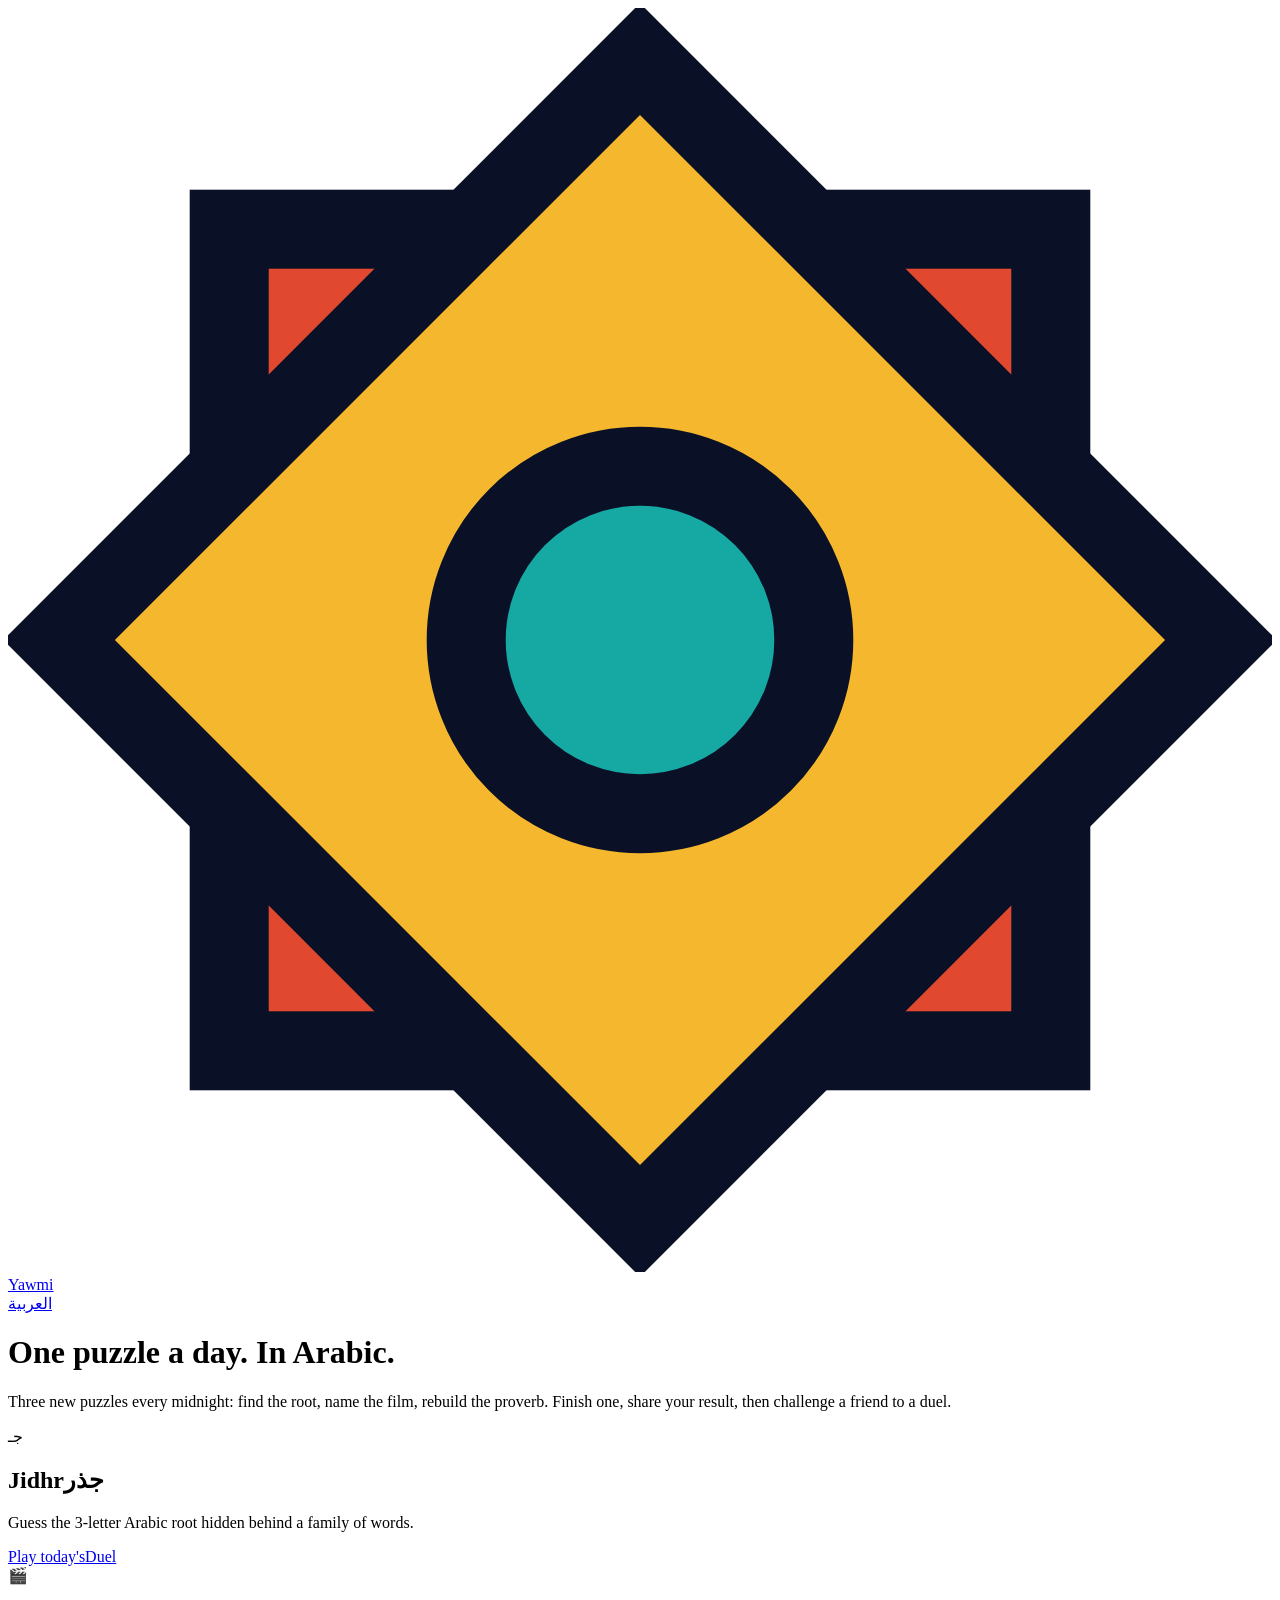
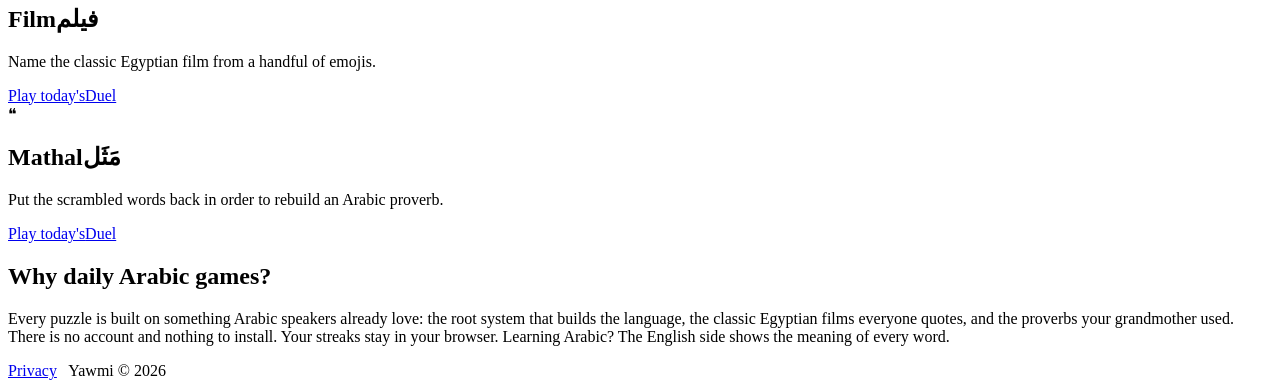
==== site/index.html @ ff3f16ca "Add initial HTML structure for Yawmi game" ====
<!doctype html><html lang="en" dir="ltr"><head><meta charset="utf-8"><meta name="viewport" content="width=device-width,initial-scale=1"><meta name="theme-color" content="#0F1B3D"><title>Yawmi: Daily Arabic games: roots, films, proverbs</title><meta name="description" content="Three new Arabic puzzles every day: guess the root, name the Egyptian film from emojis, rebuild the proverb. Share your result and challenge a friend."><meta property="og:title" content="Yawmi: Daily Arabic games: roots, films, proverbs"><meta property="og:description" content="Three new Arabic puzzles every day: guess the root, name the Egyptian film from emojis, rebuild the proverb. Share your result and challenge a friend."><meta property="og:type" content="website"><link rel="preconnect" href="https://fonts.googleapis.com"><link rel="preconnect" href="https://fonts.gstatic.com" crossorigin><link rel="stylesheet" href="https://fonts.googleapis.com/css2?family=Cairo:wght@400;700;900&family=Lalezar&display=swap"><link rel="stylesheet" href="/assets/yawmi.css?v=3df92243"></head><body data-page="hub"><div class="bunting" role="presentation"></div><div class="wrap"><header class="top"><a class="brand" href="/"><svg viewBox="0 0 40 40" aria-hidden="true"><rect x="7" y="7" width="26" height="26" fill="#E0482F" stroke="#0A1026" stroke-width="2.5"/><rect x="7" y="7" width="26" height="26" fill="#F5B72E" stroke="#0A1026" stroke-width="2.5" transform="rotate(45 20 20)"/><circle cx="20" cy="20" r="5.5" fill="#16A9A4" stroke="#0A1026" stroke-width="2.5"/></svg><span>Yawmi</span></a><nav><a class="pill" href="/ar/" hreflang="ar">العربية</a></nav></header><main><h1>One puzzle a day. In Arabic.</h1><p class="lead">Three new puzzles every midnight: find the root, name the film, rebuild the proverb. Finish one, share your result, then challenge a friend to a duel.</p><p class="today" id="today"></p><section class="tiles"><article class="tile c-red" data-game="jidhr"><div class="glyph" aria-hidden="true">جـ</div><h2>Jidhr<span lang="ar">جذر</span></h2><p>Guess the 3-letter Arabic root hidden behind a family of words.</p><p class="stat" data-stat></p><div class="acts"><a class="btn" href="/jidhr/">Play today's</a><a class="btn ghost" href="/jidhr/?mode=duel">Duel</a></div></article><article class="tile c-teal" data-game="film"><div class="glyph" aria-hidden="true">🎬</div><h2>Film<span lang="ar">فيلم</span></h2><p>Name the classic Egyptian film from a handful of emojis.</p><p class="stat" data-stat></p><div class="acts"><a class="btn" href="/film/">Play today's</a><a class="btn ghost" href="/film/?mode=duel">Duel</a></div></article><article class="tile c-gold" data-game="mathal"><div class="glyph" aria-hidden="true">❝</div><h2>Mathal<span lang="ar">مَثَل</span></h2><p>Put the scrambled words back in order to rebuild an Arabic proverb.</p><p class="stat" data-stat></p><div class="acts"><a class="btn" href="/mathal/">Play today's</a><a class="btn ghost" href="/mathal/?mode=duel">Duel</a></div></article></section><section class="about"><h2>Why daily Arabic games?</h2><p>Every puzzle is built on something Arabic speakers already love: the root system that builds the language, the classic Egyptian films everyone quotes, and the proverbs your grandmother used. There is no account and nothing to install. Your streaks stay in your browser. Learning Arabic? The English side shows the meaning of every word.</p></section></main><footer><a href="/privacy/">Privacy</a> &nbsp; Yawmi &copy; 2026</footer></div><script id="i18n" type="application/json">{"brand": "Yawmi", "share": "Share", "copy": "Copy", "save": "Save image", "copied": "Copied!", "daily": "Daily", "duel": "Duel", "puzzle": "Puzzle", "round": "Round", "score": "Score", "lowerBetter": "Lower is better", "next": "Next round", "finish": "See result", "nextIn": "Next puzzle in", "solvedIn": "Solved in {n}", "failed": "Out of tries", "missed": "missed", "notYet": "Not played yet", "today": "Today: {n} of {t} done", "start": "Start duel", "nick": "Your nickname", "nickPh": "Nickname (optional)", "friend": "A friend", "duelIntro": "{n} puzzles, the same for everyone who opens your link. Fewer tries wins. No account needed.", "challenged": "{name} scored {n}. Can you beat it?", "youBeat": "You beat {name}!", "tie": "A tie!", "theyWin": "{name} wins this one", "copyLink": "Copy challenge link", "played": "Played", "winPct": "Win rate", "streak": "Streak", "enter": "Enter", "del": "Delete", "guess": "Guess", "check": "Check", "clear": "Clear", "jidhr": {"hint": "Find the 3-letter root shared by these words. Roots read right to left.", "short": "Enter 3 letters"}, "film": {"ph": "Type a film title…", "none": "No match in our list", "hint": "Guess the Egyptian film from the emojis. Each wrong guess unlocks a clue.", "words": "Words in the title: {n}"}, "mathal": {"hint": "Meaning", "first": "First word", "how": "Tap the words in order to rebuild the proverb.", "left": "{n} of {m} words in the right place"}, "names": {"jidhr": {"en": "Jidhr", "ar": "جذر"}, "film": {"en": "Film", "ar": "فيلم"}, "mathal": {"en": "Mathal", "ar": "مَثَل"}}, "genres": {"com": "Comedy", "drama": "Drama", "action": "Action", "thriller": "Thriller", "bio": "Biography", "rom": "Romance", "war": "War", "hist": "Historical"}, "clue": {"words": "Title", "genre": "Genre", "decade": "Decade", "actor": "Lead", "letter": "Starts with", "year": "Year"}, "decades": {}, "launch": "2026-11-16"}</script><script src="/assets/data.js?v=fd97b2a8"></script><script src="/assets/yawmi.js?v=594a597b"></script></body></html>
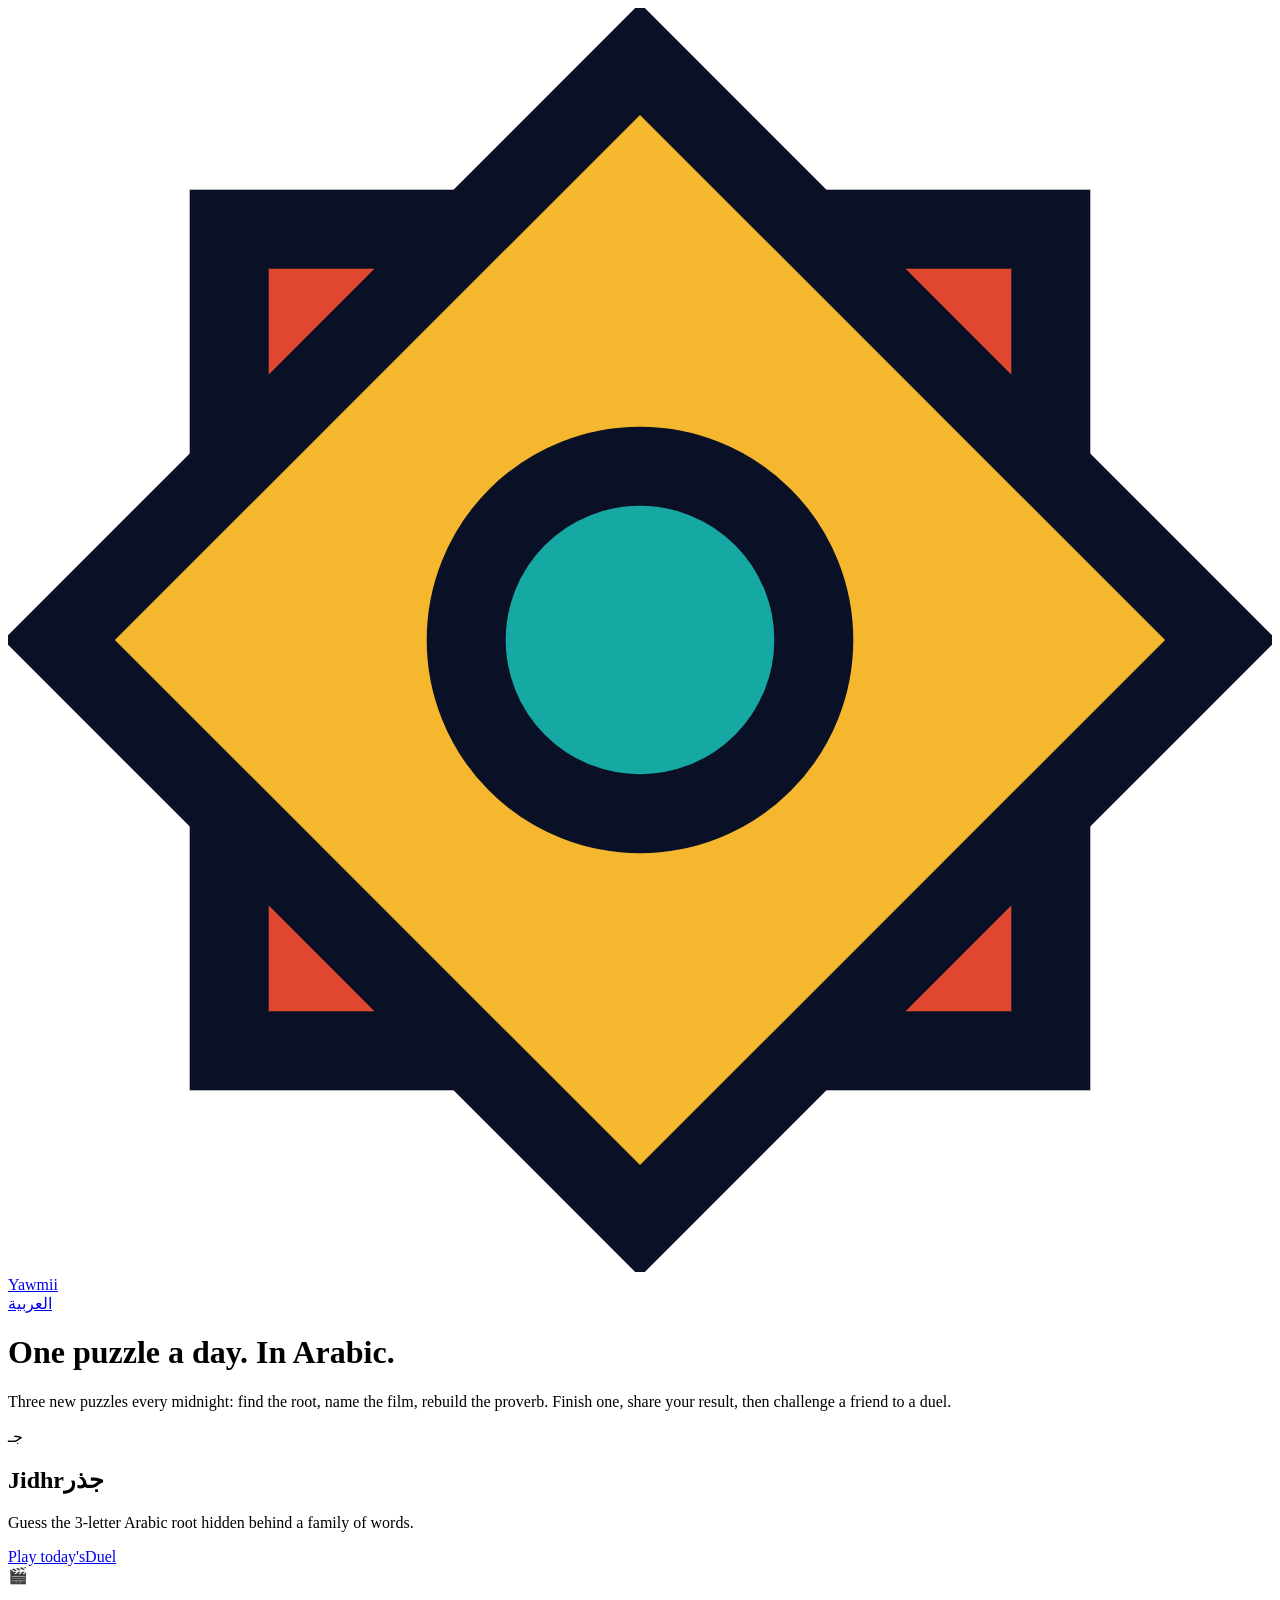
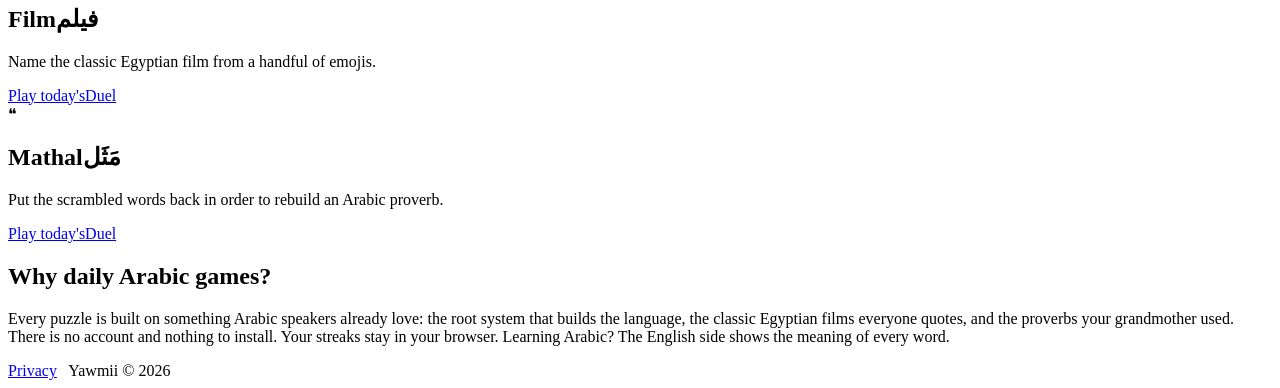
==== commit 4fce5ae7: "rebuild site" ====
--- a/site/index.html
+++ b/site/index.html
@@ -1 +1 @@
-<!doctype html><html lang="en" dir="ltr"><head><meta charset="utf-8"><meta name="viewport" content="width=device-width,initial-scale=1"><meta name="theme-color" content="#0F1B3D"><title>Yawmi: Daily Arabic games: roots, films, proverbs</title><meta name="description" content="Three new Arabic puzzles every day: guess the root, name the Egyptian film from emojis, rebuild the proverb. Share your result and challenge a friend."><meta property="og:title" content="Yawmi: Daily Arabic games: roots, films, proverbs"><meta property="og:description" content="Three new Arabic puzzles every day: guess the root, name the Egyptian film from emojis, rebuild the proverb. Share your result and challenge a friend."><meta property="og:type" content="website"><link rel="preconnect" href="https://fonts.googleapis.com"><link rel="preconnect" href="https://fonts.gstatic.com" crossorigin><link rel="stylesheet" href="https://fonts.googleapis.com/css2?family=Cairo:wght@400;700;900&family=Lalezar&display=swap"><link rel="stylesheet" href="/assets/yawmi.css?v=3df92243"></head><body data-page="hub"><div class="bunting" role="presentation"></div><div class="wrap"><header class="top"><a class="brand" href="/"><svg viewBox="0 0 40 40" aria-hidden="true"><rect x="7" y="7" width="26" height="26" fill="#E0482F" stroke="#0A1026" stroke-width="2.5"/><rect x="7" y="7" width="26" height="26" fill="#F5B72E" stroke="#0A1026" stroke-width="2.5" transform="rotate(45 20 20)"/><circle cx="20" cy="20" r="5.5" fill="#16A9A4" stroke="#0A1026" stroke-width="2.5"/></svg><span>Yawmi</span></a><nav><a class="pill" href="/ar/" hreflang="ar">العربية</a></nav></header><main><h1>One puzzle a day. In Arabic.</h1><p class="lead">Three new puzzles every midnight: find the root, name the film, rebuild the proverb. Finish one, share your result, then challenge a friend to a duel.</p><p class="today" id="today"></p><section class="tiles"><article class="tile c-red" data-game="jidhr"><div class="glyph" aria-hidden="true">جـ</div><h2>Jidhr<span lang="ar">جذر</span></h2><p>Guess the 3-letter Arabic root hidden behind a family of words.</p><p class="stat" data-stat></p><div class="acts"><a class="btn" href="/jidhr/">Play today's</a><a class="btn ghost" href="/jidhr/?mode=duel">Duel</a></div></article><article class="tile c-teal" data-game="film"><div class="glyph" aria-hidden="true">🎬</div><h2>Film<span lang="ar">فيلم</span></h2><p>Name the classic Egyptian film from a handful of emojis.</p><p class="stat" data-stat></p><div class="acts"><a class="btn" href="/film/">Play today's</a><a class="btn ghost" href="/film/?mode=duel">Duel</a></div></article><article class="tile c-gold" data-game="mathal"><div class="glyph" aria-hidden="true">❝</div><h2>Mathal<span lang="ar">مَثَل</span></h2><p>Put the scrambled words back in order to rebuild an Arabic proverb.</p><p class="stat" data-stat></p><div class="acts"><a class="btn" href="/mathal/">Play today's</a><a class="btn ghost" href="/mathal/?mode=duel">Duel</a></div></article></section><section class="about"><h2>Why daily Arabic games?</h2><p>Every puzzle is built on something Arabic speakers already love: the root system that builds the language, the classic Egyptian films everyone quotes, and the proverbs your grandmother used. There is no account and nothing to install. Your streaks stay in your browser. Learning Arabic? The English side shows the meaning of every word.</p></section></main><footer><a href="/privacy/">Privacy</a> &nbsp; Yawmi &copy; 2026</footer></div><script id="i18n" type="application/json">{"brand": "Yawmi", "share": "Share", "copy": "Copy", "save": "Save image", "copied": "Copied!", "daily": "Daily", "duel": "Duel", "puzzle": "Puzzle", "round": "Round", "score": "Score", "lowerBetter": "Lower is better", "next": "Next round", "finish": "See result", "nextIn": "Next puzzle in", "solvedIn": "Solved in {n}", "failed": "Out of tries", "missed": "missed", "notYet": "Not played yet", "today": "Today: {n} of {t} done", "start": "Start duel", "nick": "Your nickname", "nickPh": "Nickname (optional)", "friend": "A friend", "duelIntro": "{n} puzzles, the same for everyone who opens your link. Fewer tries wins. No account needed.", "challenged": "{name} scored {n}. Can you beat it?", "youBeat": "You beat {name}!", "tie": "A tie!", "theyWin": "{name} wins this one", "copyLink": "Copy challenge link", "played": "Played", "winPct": "Win rate", "streak": "Streak", "enter": "Enter", "del": "Delete", "guess": "Guess", "check": "Check", "clear": "Clear", "jidhr": {"hint": "Find the 3-letter root shared by these words. Roots read right to left.", "short": "Enter 3 letters"}, "film": {"ph": "Type a film title…", "none": "No match in our list", "hint": "Guess the Egyptian film from the emojis. Each wrong guess unlocks a clue.", "words": "Words in the title: {n}"}, "mathal": {"hint": "Meaning", "first": "First word", "how": "Tap the words in order to rebuild the proverb.", "left": "{n} of {m} words in the right place"}, "names": {"jidhr": {"en": "Jidhr", "ar": "جذر"}, "film": {"en": "Film", "ar": "فيلم"}, "mathal": {"en": "Mathal", "ar": "مَثَل"}}, "genres": {"com": "Comedy", "drama": "Drama", "action": "Action", "thriller": "Thriller", "bio": "Biography", "rom": "Romance", "war": "War", "hist": "Historical"}, "clue": {"words": "Title", "genre": "Genre", "decade": "Decade", "actor": "Lead", "letter": "Starts with", "year": "Year"}, "decades": {}, "launch": "2026-11-16"}</script><script src="/assets/data.js?v=fd97b2a8"></script><script src="/assets/yawmi.js?v=594a597b"></script></body></html>
+<!doctype html><html lang="en" dir="ltr"><head><meta charset="utf-8"><meta name="viewport" content="width=device-width,initial-scale=1"><meta name="theme-color" content="#0F1B3D"><title>Yawmii: Daily Arabic games: roots, films, proverbs</title><meta name="description" content="Three new Arabic puzzles every day: guess the root, name the Egyptian film from emojis, rebuild the proverb. Share your result and challenge a friend."><link rel="canonical" href="https://play.yawmii.workers.dev/"><link rel="alternate" hreflang="en" href="https://play.yawmii.workers.dev/"><link rel="alternate" hreflang="ar" href="https://play.yawmii.workers.dev/ar/"><meta property="og:title" content="Yawmii: Daily Arabic games: roots, films, proverbs"><meta property="og:description" content="Three new Arabic puzzles every day: guess the root, name the Egyptian film from emojis, rebuild the proverb. Share your result and challenge a friend."><meta property="og:type" content="website"><link rel="preconnect" href="https://fonts.googleapis.com"><link rel="preconnect" href="https://fonts.gstatic.com" crossorigin><link rel="stylesheet" href="https://fonts.googleapis.com/css2?family=Cairo:wght@400;700;900&family=Lalezar&display=swap"><link rel="stylesheet" href="/assets/yawmi.css?v=3df92243"></head><body data-page="hub"><div class="bunting" role="presentation"></div><div class="wrap"><header class="top"><a class="brand" href="/"><svg viewBox="0 0 40 40" aria-hidden="true"><rect x="7" y="7" width="26" height="26" fill="#E0482F" stroke="#0A1026" stroke-width="2.5"/><rect x="7" y="7" width="26" height="26" fill="#F5B72E" stroke="#0A1026" stroke-width="2.5" transform="rotate(45 20 20)"/><circle cx="20" cy="20" r="5.5" fill="#16A9A4" stroke="#0A1026" stroke-width="2.5"/></svg><span>Yawmii</span></a><nav><a class="pill" href="/ar/" hreflang="ar">العربية</a></nav></header><main><h1>One puzzle a day. In Arabic.</h1><p class="lead">Three new puzzles every midnight: find the root, name the film, rebuild the proverb. Finish one, share your result, then challenge a friend to a duel.</p><p class="today" id="today"></p><section class="tiles"><article class="tile c-red" data-game="jidhr"><div class="glyph" aria-hidden="true">جـ</div><h2>Jidhr<span lang="ar">جذر</span></h2><p>Guess the 3-letter Arabic root hidden behind a family of words.</p><p class="stat" data-stat></p><div class="acts"><a class="btn" href="/jidhr/">Play today's</a><a class="btn ghost" href="/jidhr/?mode=duel">Duel</a></div></article><article class="tile c-teal" data-game="film"><div class="glyph" aria-hidden="true">🎬</div><h2>Film<span lang="ar">فيلم</span></h2><p>Name the classic Egyptian film from a handful of emojis.</p><p class="stat" data-stat></p><div class="acts"><a class="btn" href="/film/">Play today's</a><a class="btn ghost" href="/film/?mode=duel">Duel</a></div></article><article class="tile c-gold" data-game="mathal"><div class="glyph" aria-hidden="true">❝</div><h2>Mathal<span lang="ar">مَثَل</span></h2><p>Put the scrambled words back in order to rebuild an Arabic proverb.</p><p class="stat" data-stat></p><div class="acts"><a class="btn" href="/mathal/">Play today's</a><a class="btn ghost" href="/mathal/?mode=duel">Duel</a></div></article></section><section class="about"><h2>Why daily Arabic games?</h2><p>Every puzzle is built on something Arabic speakers already love: the root system that builds the language, the classic Egyptian films everyone quotes, and the proverbs your grandmother used. There is no account and nothing to install. Your streaks stay in your browser. Learning Arabic? The English side shows the meaning of every word.</p></section></main><footer><a href="/privacy/">Privacy</a> &nbsp; Yawmii &copy; 2026</footer></div><script id="i18n" type="application/json">{"brand": "Yawmii", "share": "Share", "copy": "Copy", "save": "Save image", "copied": "Copied!", "daily": "Daily", "duel": "Duel", "puzzle": "Puzzle", "round": "Round", "score": "Score", "lowerBetter": "Lower is better", "next": "Next round", "finish": "See result", "nextIn": "Next puzzle in", "solvedIn": "Solved in {n}", "failed": "Out of tries", "missed": "missed", "notYet": "Not played yet", "today": "Today: {n} of {t} done", "start": "Start duel", "nick": "Your nickname", "nickPh": "Nickname (optional)", "friend": "A friend", "duelIntro": "{n} puzzles, the same for everyone who opens your link. Fewer tries wins. No account needed.", "challenged": "{name} scored {n}. Can you beat it?", "youBeat": "You beat {name}!", "tie": "A tie!", "theyWin": "{name} wins this one", "copyLink": "Copy challenge link", "played": "Played", "winPct": "Win rate", "streak": "Streak", "enter": "Enter", "del": "Delete", "guess": "Guess", "check": "Check", "clear": "Clear", "jidhr": {"hint": "Find the 3-letter root shared by these words. Roots read right to left.", "short": "Enter 3 letters"}, "film": {"ph": "Type a film title…", "none": "No match in our list", "hint": "Guess the Egyptian film from the emojis. Each wrong guess unlocks a clue.", "words": "Words in the title: {n}"}, "mathal": {"hint": "Meaning", "first": "First word", "how": "Tap the words in order to rebuild the proverb.", "left": "{n} of {m} words in the right place"}, "names": {"jidhr": {"en": "Jidhr", "ar": "جذر"}, "film": {"en": "Film", "ar": "فيلم"}, "mathal": {"en": "Mathal", "ar": "مَثَل"}}, "genres": {"com": "Comedy", "drama": "Drama", "action": "Action", "thriller": "Thriller", "bio": "Biography", "rom": "Romance", "war": "War", "hist": "Historical"}, "clue": {"words": "Title", "genre": "Genre", "decade": "Decade", "actor": "Lead", "letter": "Starts with", "year": "Year"}, "decades": {}, "launch": "2026-11-17"}</script><script src="/assets/data.js?v=fd97b2a8"></script><script src="/assets/yawmi.js?v=594a597b"></script></body></html>
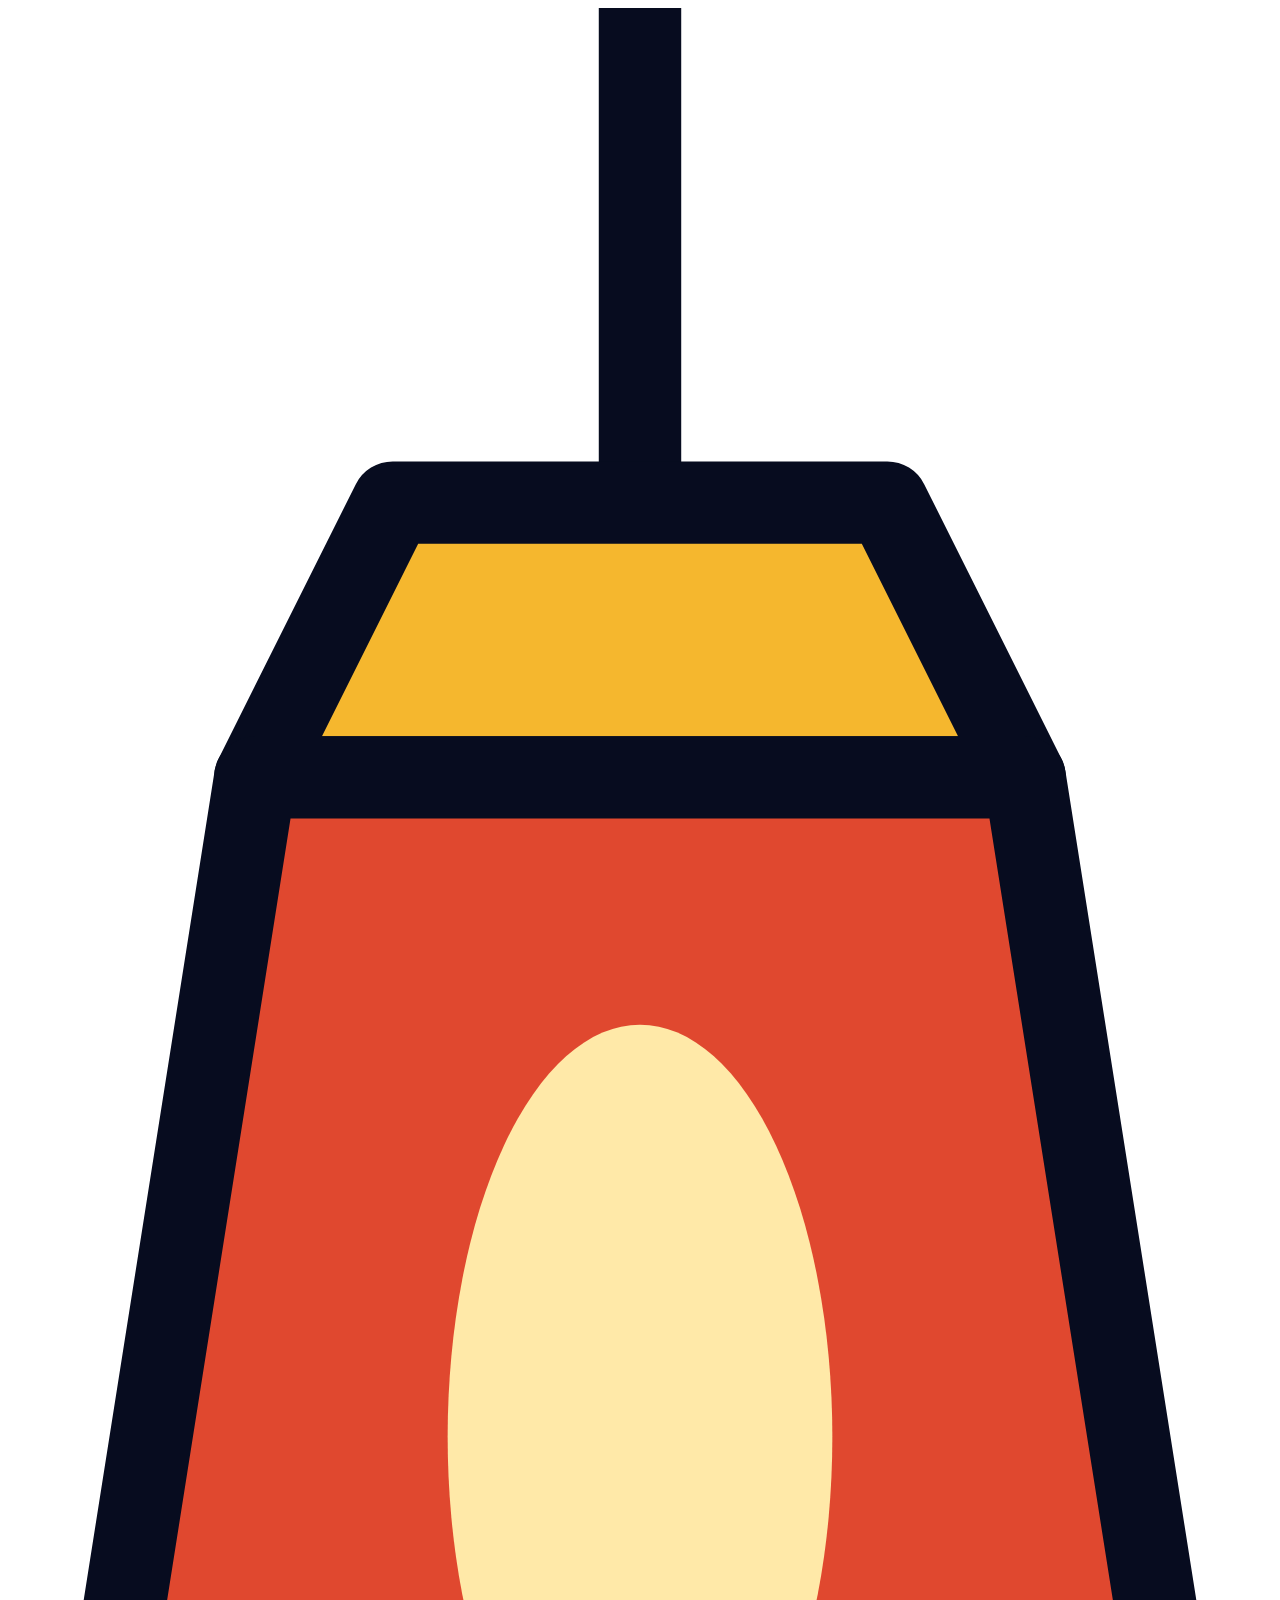
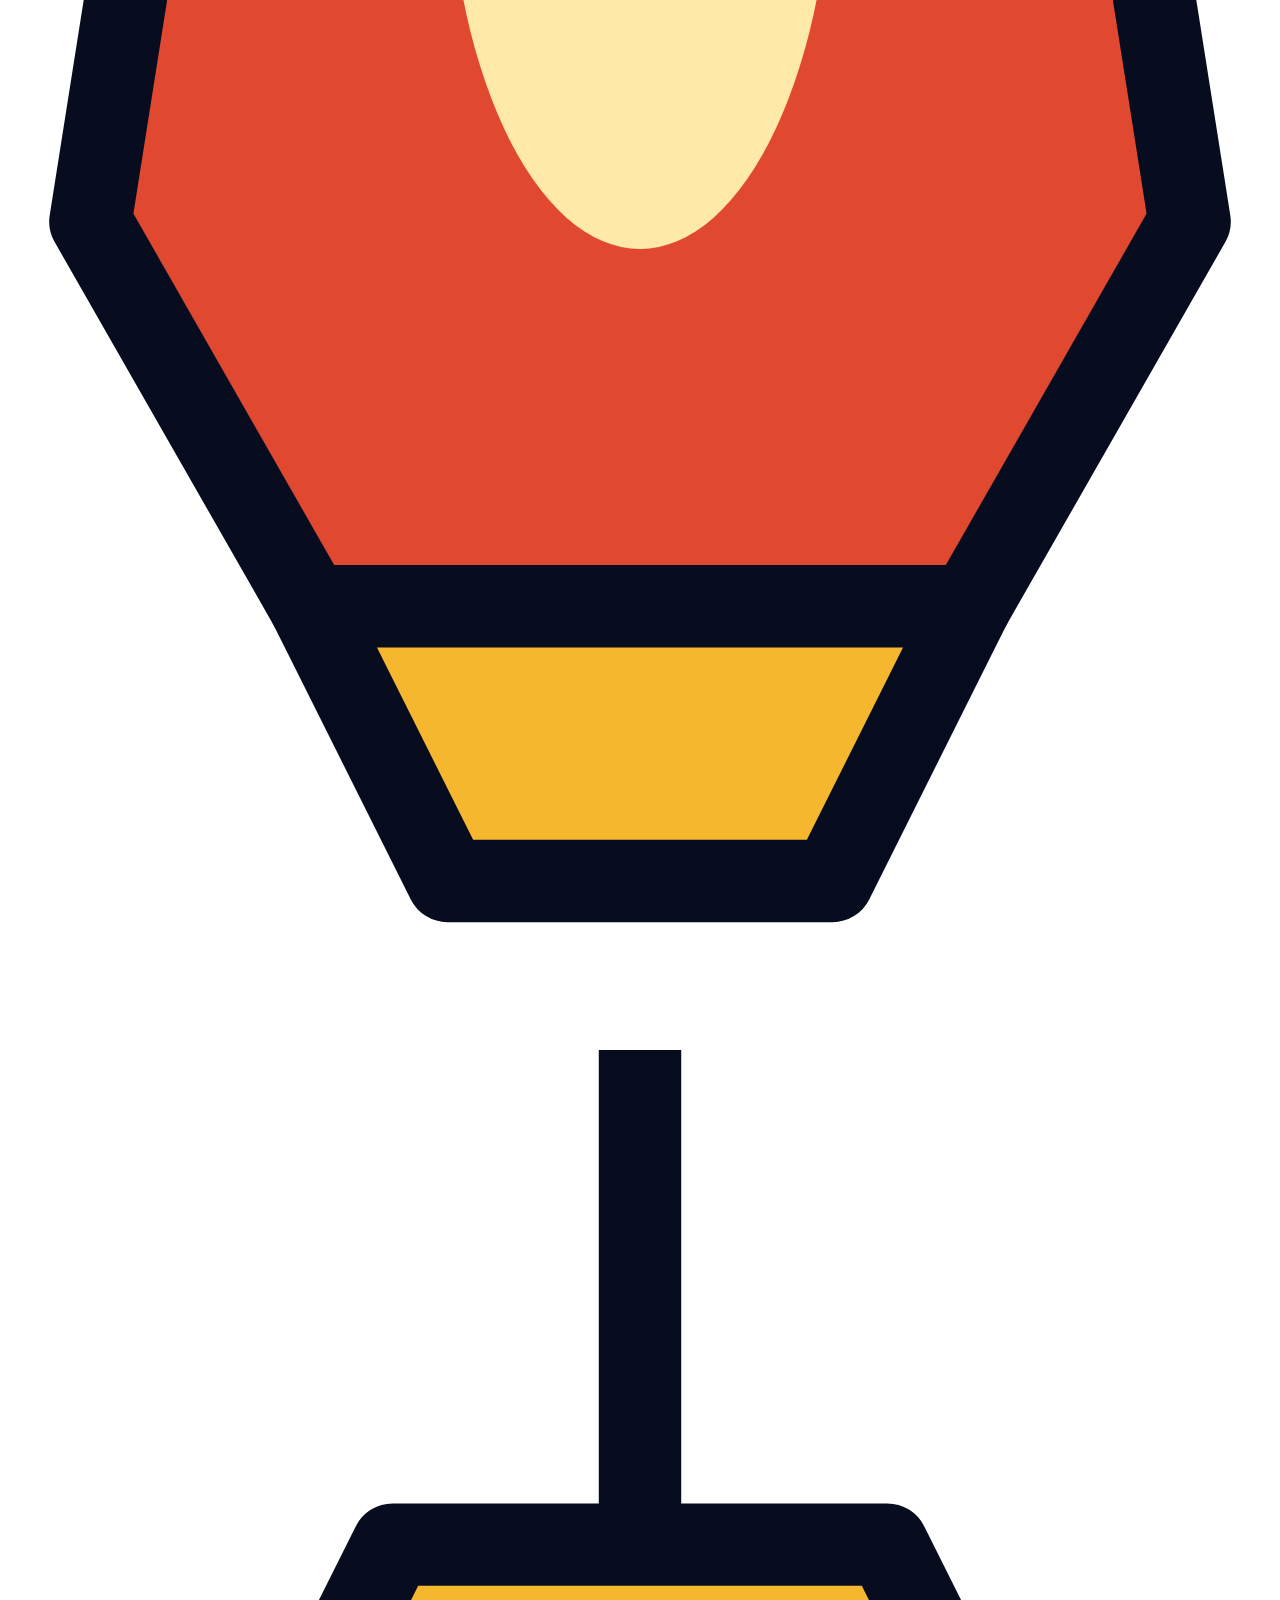
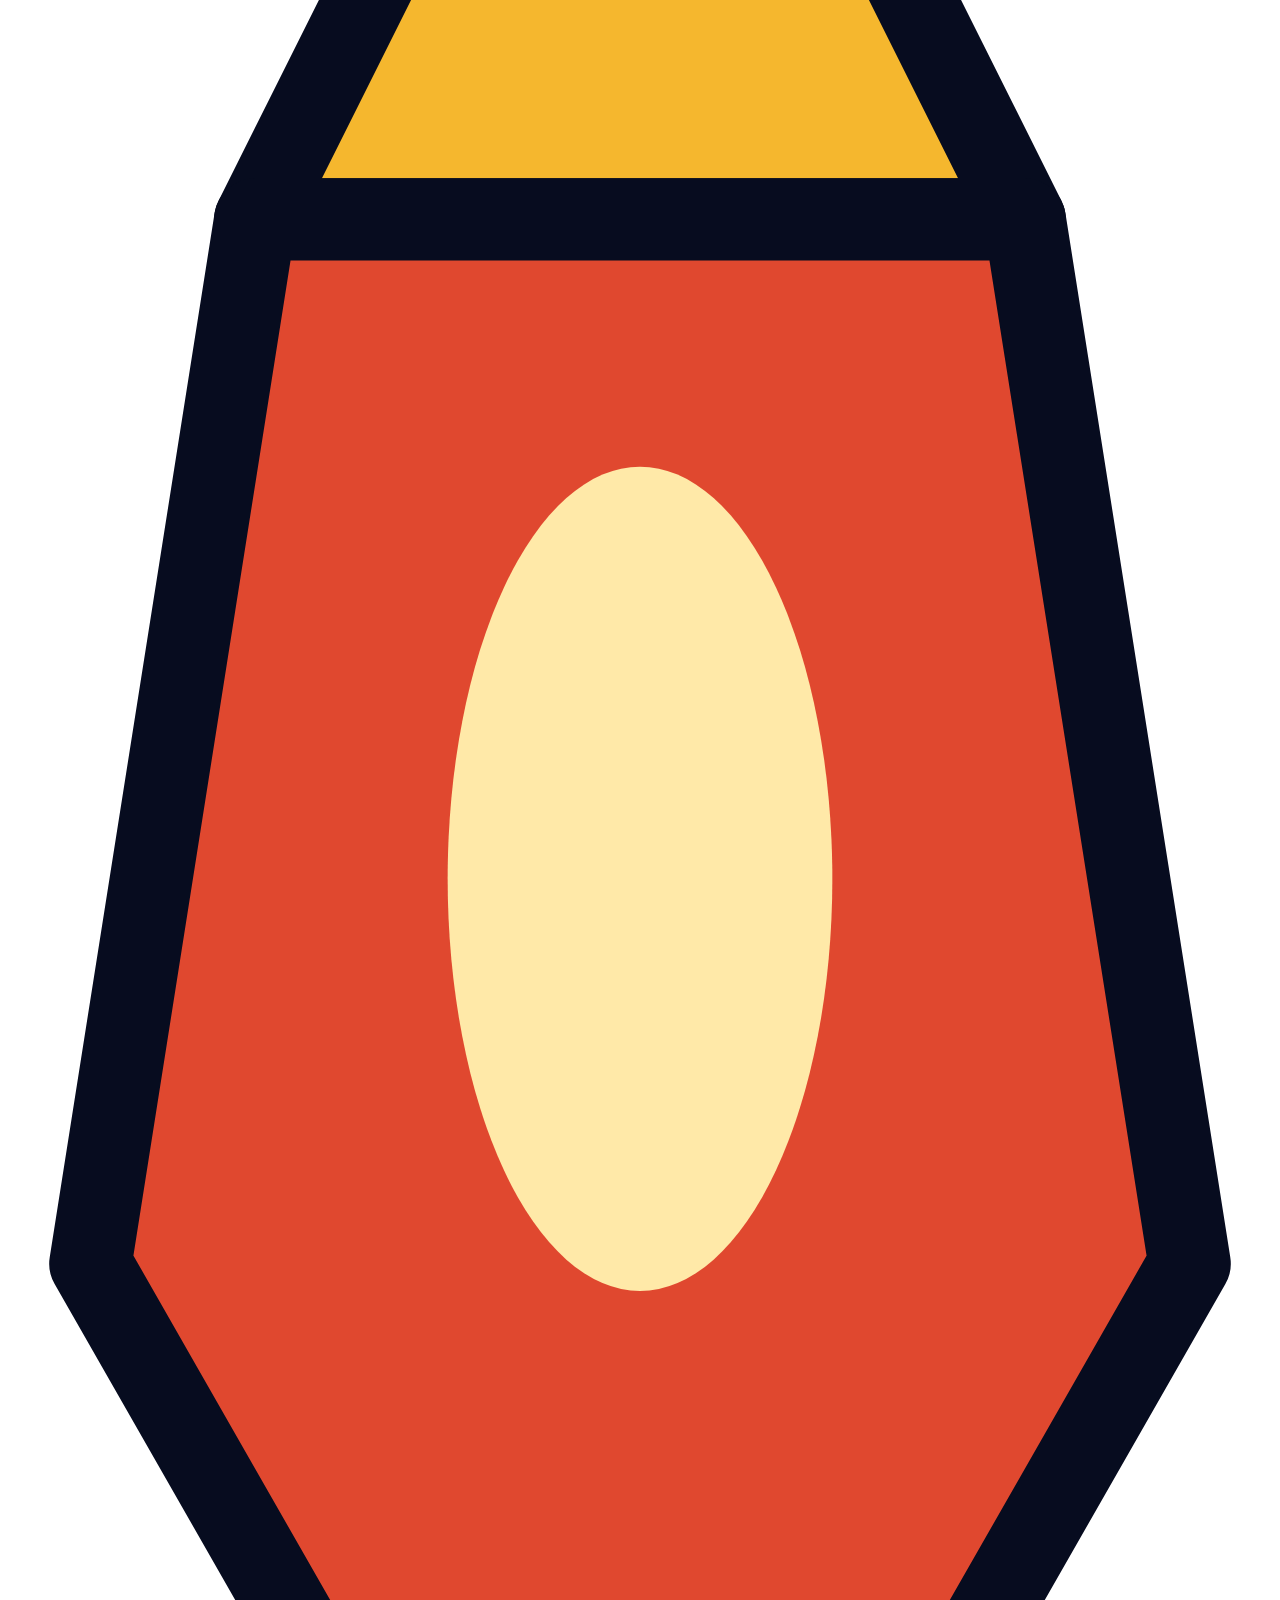
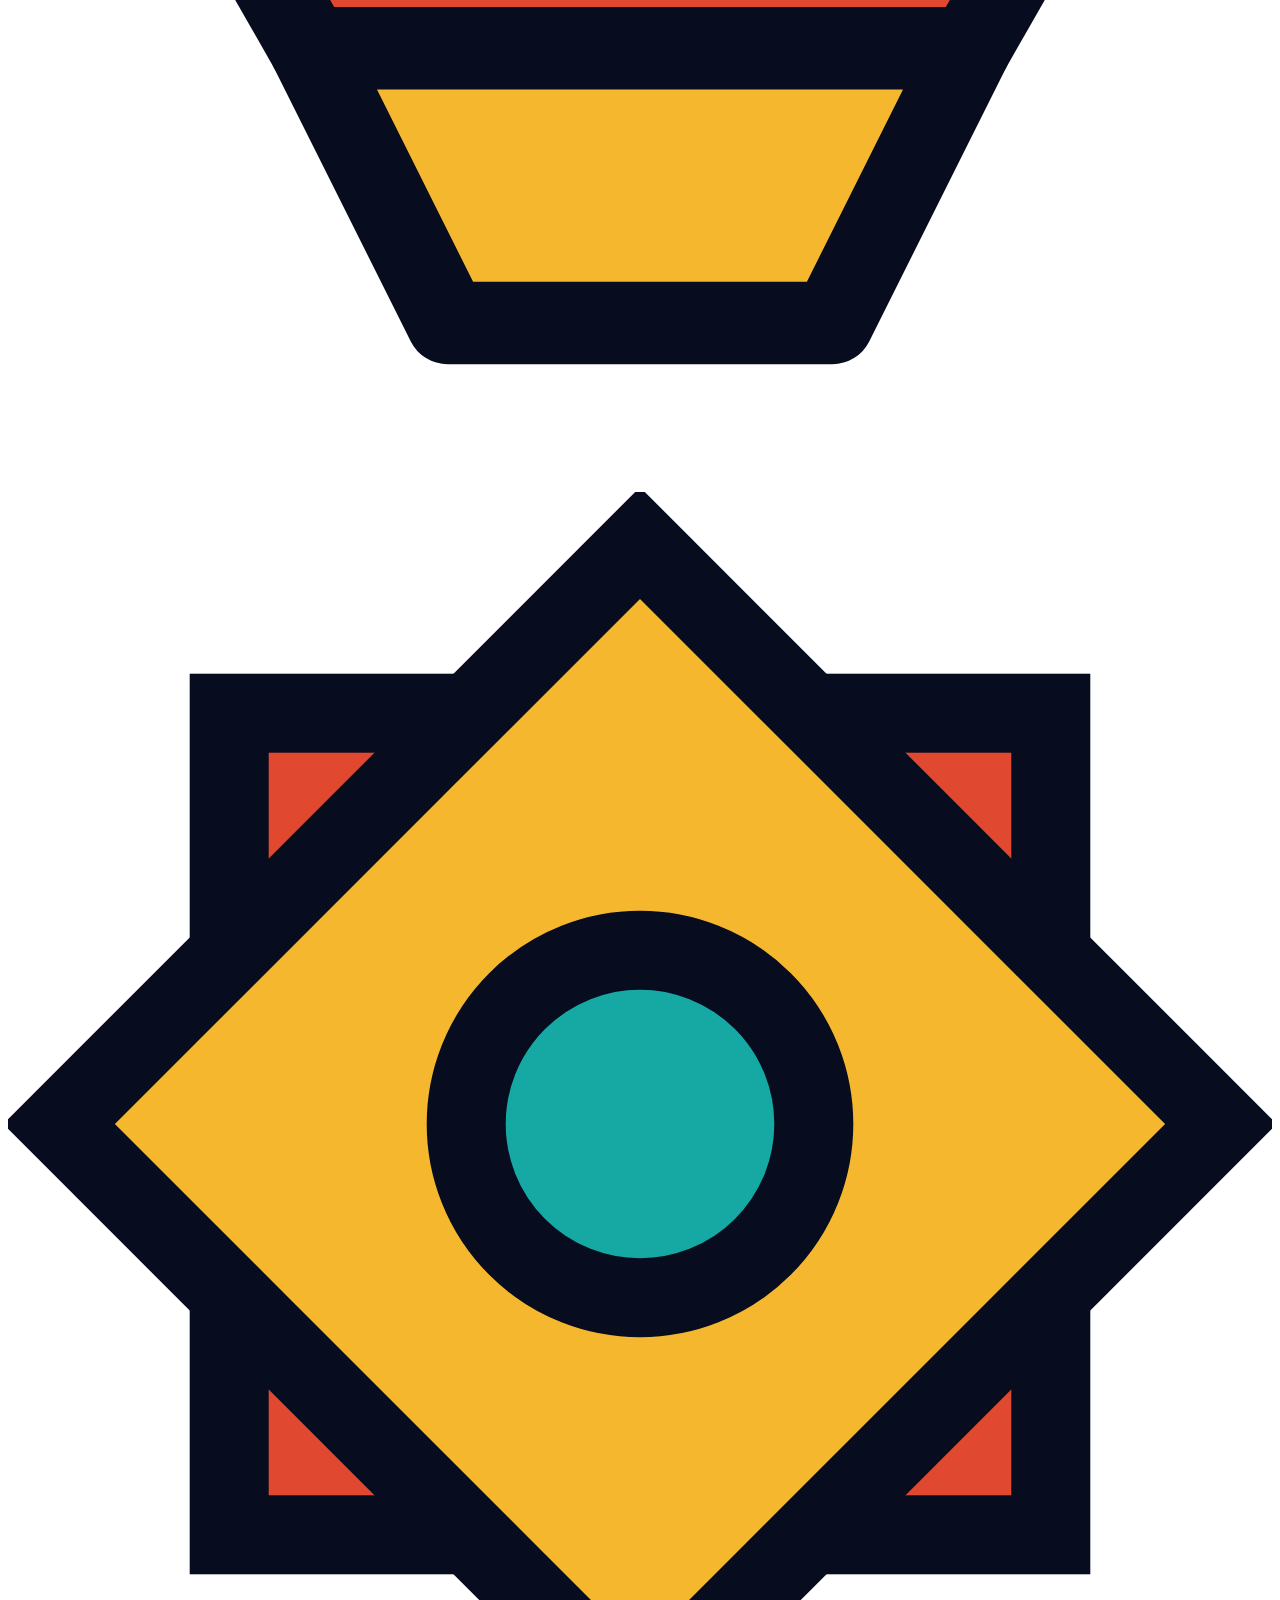
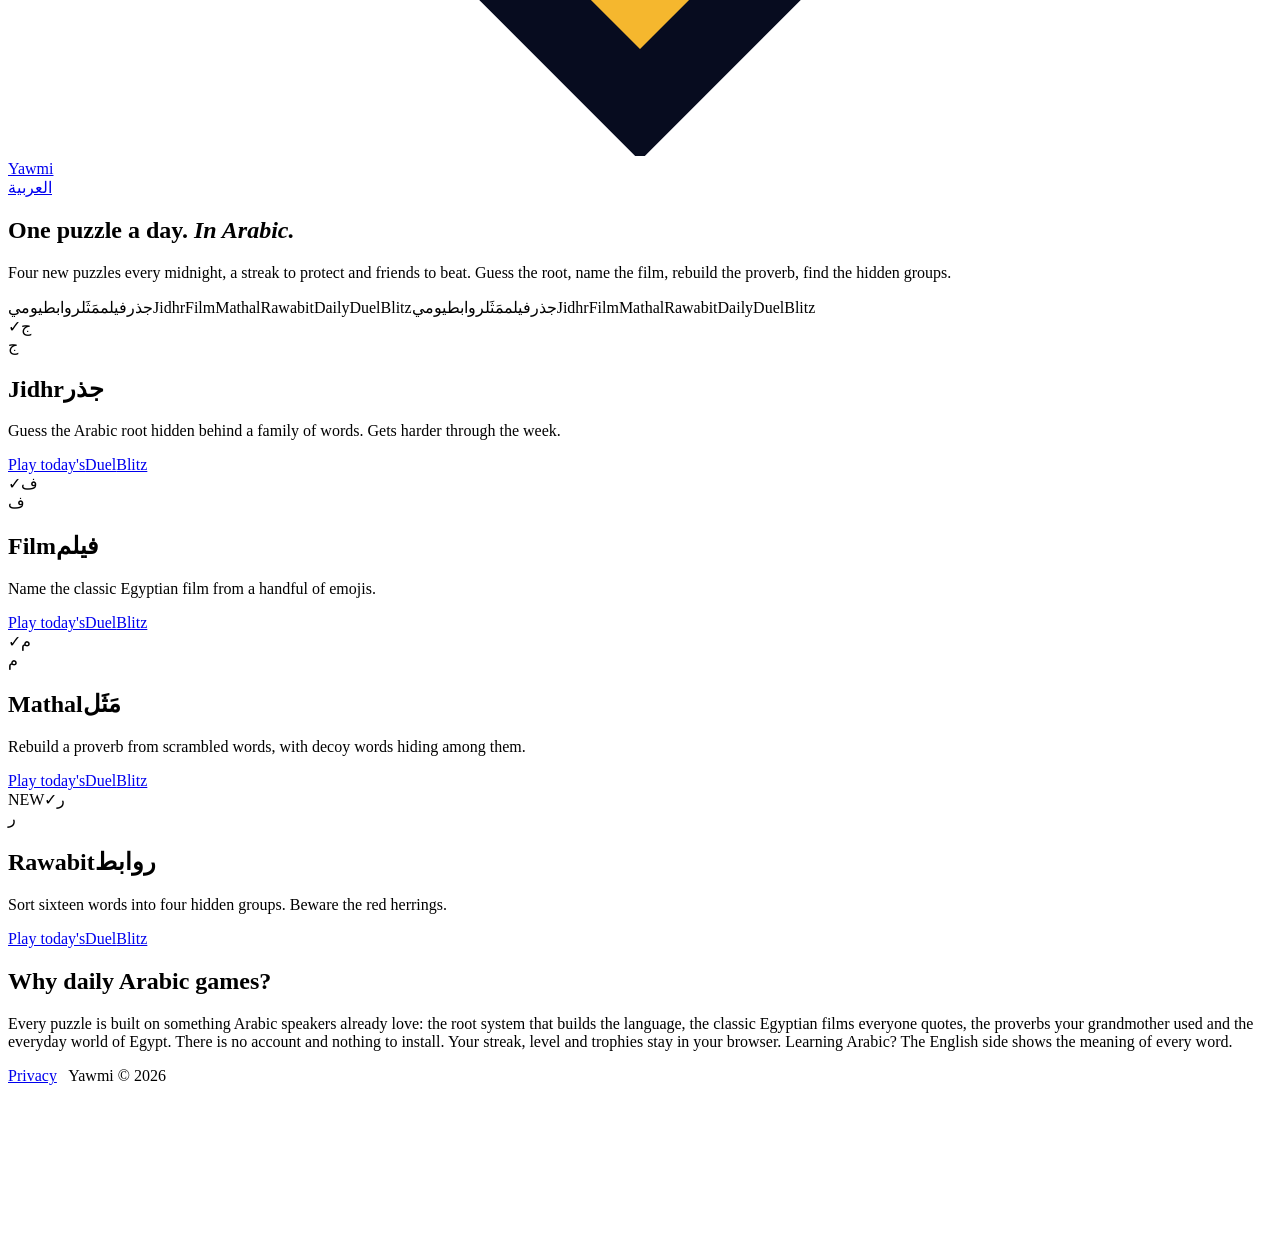
==== commit cfd6445a: "Revise index.html for Yawmi site updates Updated the HTML structure and metadata for Yawmi site, inc" ====
--- a/site/index.html
+++ b/site/index.html
@@ -1 +1 @@
-<!doctype html><html lang="en" dir="ltr"><head><meta charset="utf-8"><meta name="viewport" content="width=device-width,initial-scale=1"><meta name="theme-color" content="#0F1B3D"><title>Yawmii: Daily Arabic games: roots, films, proverbs</title><meta name="description" content="Three new Arabic puzzles every day: guess the root, name the Egyptian film from emojis, rebuild the proverb. Share your result and challenge a friend."><link rel="canonical" href="https://play.yawmii.workers.dev/"><link rel="alternate" hreflang="en" href="https://play.yawmii.workers.dev/"><link rel="alternate" hreflang="ar" href="https://play.yawmii.workers.dev/ar/"><meta property="og:title" content="Yawmii: Daily Arabic games: roots, films, proverbs"><meta property="og:description" content="Three new Arabic puzzles every day: guess the root, name the Egyptian film from emojis, rebuild the proverb. Share your result and challenge a friend."><meta property="og:type" content="website"><link rel="preconnect" href="https://fonts.googleapis.com"><link rel="preconnect" href="https://fonts.gstatic.com" crossorigin><link rel="stylesheet" href="https://fonts.googleapis.com/css2?family=Cairo:wght@400;700;900&family=Lalezar&display=swap"><link rel="stylesheet" href="/assets/yawmi.css?v=3df92243"></head><body data-page="hub"><div class="bunting" role="presentation"></div><div class="wrap"><header class="top"><a class="brand" href="/"><svg viewBox="0 0 40 40" aria-hidden="true"><rect x="7" y="7" width="26" height="26" fill="#E0482F" stroke="#0A1026" stroke-width="2.5"/><rect x="7" y="7" width="26" height="26" fill="#F5B72E" stroke="#0A1026" stroke-width="2.5" transform="rotate(45 20 20)"/><circle cx="20" cy="20" r="5.5" fill="#16A9A4" stroke="#0A1026" stroke-width="2.5"/></svg><span>Yawmii</span></a><nav><a class="pill" href="/ar/" hreflang="ar">العربية</a></nav></header><main><h1>One puzzle a day. In Arabic.</h1><p class="lead">Three new puzzles every midnight: find the root, name the film, rebuild the proverb. Finish one, share your result, then challenge a friend to a duel.</p><p class="today" id="today"></p><section class="tiles"><article class="tile c-red" data-game="jidhr"><div class="glyph" aria-hidden="true">جـ</div><h2>Jidhr<span lang="ar">جذر</span></h2><p>Guess the 3-letter Arabic root hidden behind a family of words.</p><p class="stat" data-stat></p><div class="acts"><a class="btn" href="/jidhr/">Play today's</a><a class="btn ghost" href="/jidhr/?mode=duel">Duel</a></div></article><article class="tile c-teal" data-game="film"><div class="glyph" aria-hidden="true">🎬</div><h2>Film<span lang="ar">فيلم</span></h2><p>Name the classic Egyptian film from a handful of emojis.</p><p class="stat" data-stat></p><div class="acts"><a class="btn" href="/film/">Play today's</a><a class="btn ghost" href="/film/?mode=duel">Duel</a></div></article><article class="tile c-gold" data-game="mathal"><div class="glyph" aria-hidden="true">❝</div><h2>Mathal<span lang="ar">مَثَل</span></h2><p>Put the scrambled words back in order to rebuild an Arabic proverb.</p><p class="stat" data-stat></p><div class="acts"><a class="btn" href="/mathal/">Play today's</a><a class="btn ghost" href="/mathal/?mode=duel">Duel</a></div></article></section><section class="about"><h2>Why daily Arabic games?</h2><p>Every puzzle is built on something Arabic speakers already love: the root system that builds the language, the classic Egyptian films everyone quotes, and the proverbs your grandmother used. There is no account and nothing to install. Your streaks stay in your browser. Learning Arabic? The English side shows the meaning of every word.</p></section></main><footer><a href="/privacy/">Privacy</a> &nbsp; Yawmii &copy; 2026</footer></div><script id="i18n" type="application/json">{"brand": "Yawmii", "share": "Share", "copy": "Copy", "save": "Save image", "copied": "Copied!", "daily": "Daily", "duel": "Duel", "puzzle": "Puzzle", "round": "Round", "score": "Score", "lowerBetter": "Lower is better", "next": "Next round", "finish": "See result", "nextIn": "Next puzzle in", "solvedIn": "Solved in {n}", "failed": "Out of tries", "missed": "missed", "notYet": "Not played yet", "today": "Today: {n} of {t} done", "start": "Start duel", "nick": "Your nickname", "nickPh": "Nickname (optional)", "friend": "A friend", "duelIntro": "{n} puzzles, the same for everyone who opens your link. Fewer tries wins. No account needed.", "challenged": "{name} scored {n}. Can you beat it?", "youBeat": "You beat {name}!", "tie": "A tie!", "theyWin": "{name} wins this one", "copyLink": "Copy challenge link", "played": "Played", "winPct": "Win rate", "streak": "Streak", "enter": "Enter", "del": "Delete", "guess": "Guess", "check": "Check", "clear": "Clear", "jidhr": {"hint": "Find the 3-letter root shared by these words. Roots read right to left.", "short": "Enter 3 letters"}, "film": {"ph": "Type a film title…", "none": "No match in our list", "hint": "Guess the Egyptian film from the emojis. Each wrong guess unlocks a clue.", "words": "Words in the title: {n}"}, "mathal": {"hint": "Meaning", "first": "First word", "how": "Tap the words in order to rebuild the proverb.", "left": "{n} of {m} words in the right place"}, "names": {"jidhr": {"en": "Jidhr", "ar": "جذر"}, "film": {"en": "Film", "ar": "فيلم"}, "mathal": {"en": "Mathal", "ar": "مَثَل"}}, "genres": {"com": "Comedy", "drama": "Drama", "action": "Action", "thriller": "Thriller", "bio": "Biography", "rom": "Romance", "war": "War", "hist": "Historical"}, "clue": {"words": "Title", "genre": "Genre", "decade": "Decade", "actor": "Lead", "letter": "Starts with", "year": "Year"}, "decades": {}, "launch": "2026-11-17"}</script><script src="/assets/data.js?v=fd97b2a8"></script><script src="/assets/yawmi.js?v=594a597b"></script></body></html>+<!doctype html><html lang="en" dir="ltr"><head><meta charset="utf-8"><meta name="viewport" content="width=device-width,initial-scale=1,viewport-fit=cover"><meta name="theme-color" content="#0A1230"><link rel="manifest" href="/manifest.webmanifest"><link rel="icon" type="image/png" sizes="192x192" href="/assets/icon-192.png"><link rel="apple-touch-icon" href="/assets/icon-192.png"><title>Yawmi: Daily Arabic games: roots, films, proverbs, word groups</title><meta name="description" content="Four new Arabic puzzles every day with streaks, timers and duels: guess the root, name the Egyptian film, rebuild the proverb, find the hidden groups."><meta property="og:title" content="Yawmi: Daily Arabic games: roots, films, proverbs, word groups"><meta property="og:description" content="Four new Arabic puzzles every day with streaks, timers and duels: guess the root, name the Egyptian film, rebuild the proverb, find the hidden groups."><meta property="og:type" content="website"><meta property="og:image" content="/assets/icon-512.png"><link rel="preconnect" href="https://fonts.googleapis.com"><link rel="preconnect" href="https://fonts.gstatic.com" crossorigin><link rel="stylesheet" href="https://fonts.googleapis.com/css2?family=Cairo:wght@400;700;900&family=Lalezar&display=swap"><link rel="stylesheet" href="/assets/yawmi.css?v=1d13f9f2"></head><body data-page="hub"><div class="stage" aria-hidden="true"><div class="pat"></div><i class="glow g1"></i><i class="glow g2"></i><i class="glow g3"></i><div class="stars"></div><div class="letters" id="letters"></div></div><div class="roof" aria-hidden="true"><div class="beam"></div><div class="flags"><i style="--i:0"></i><i style="--i:1"></i><i style="--i:2"></i><i style="--i:3"></i><i style="--i:4"></i><i style="--i:5"></i><i style="--i:6"></i><i style="--i:7"></i><i style="--i:8"></i><i style="--i:9"></i><i style="--i:10"></i><i style="--i:11"></i><i style="--i:12"></i><i style="--i:13"></i><i style="--i:14"></i><i style="--i:15"></i><i style="--i:16"></i><i style="--i:17"></i><i style="--i:18"></i><i style="--i:19"></i><i style="--i:20"></i><i style="--i:21"></i><i style="--i:22"></i><i style="--i:23"></i><i style="--i:24"></i><i style="--i:25"></i><i style="--i:26"></i><i style="--i:27"></i><i style="--i:28"></i><i style="--i:29"></i><i style="--i:30"></i><i style="--i:31"></i><i style="--i:32"></i><i style="--i:33"></i><i style="--i:34"></i><i style="--i:35"></i><i style="--i:36"></i><i style="--i:37"></i><i style="--i:38"></i><i style="--i:39"></i><i style="--i:40"></i><i style="--i:41"></i><i style="--i:42"></i><i style="--i:43"></i><i style="--i:44"></i><i style="--i:45"></i><i style="--i:46"></i><i style="--i:47"></i><i style="--i:48"></i><i style="--i:49"></i><i style="--i:50"></i><i style="--i:51"></i><i style="--i:52"></i><i style="--i:53"></i><i style="--i:54"></i><i style="--i:55"></i><i style="--i:56"></i><i style="--i:57"></i><i style="--i:58"></i><i style="--i:59"></i><i style="--i:60"></i><i style="--i:61"></i><i style="--i:62"></i><i style="--i:63"></i></div><div class="lantern l1"><svg viewBox="0 0 46 96" aria-hidden="true"><line x1="23" y1="0" x2="23" y2="18" stroke="#070C1F" stroke-width="3"/><path d="M14 18h18l5 10H9z" fill="#F5B72E" stroke="#070C1F" stroke-width="3" stroke-linejoin="round"/><path d="M9 28h28l6 38-8 14H11L3 66z" fill="#E0482F" stroke="#070C1F" stroke-width="3" stroke-linejoin="round"/><ellipse class="flame" cx="23" cy="52" rx="7" ry="15" fill="#FFE9A8"/><path d="M11 80h24l-5 10H16z" fill="#F5B72E" stroke="#070C1F" stroke-width="3" stroke-linejoin="round"/></svg></div><div class="lantern l2"><svg viewBox="0 0 46 96" aria-hidden="true"><line x1="23" y1="0" x2="23" y2="18" stroke="#070C1F" stroke-width="3"/><path d="M14 18h18l5 10H9z" fill="#F5B72E" stroke="#070C1F" stroke-width="3" stroke-linejoin="round"/><path d="M9 28h28l6 38-8 14H11L3 66z" fill="#E0482F" stroke="#070C1F" stroke-width="3" stroke-linejoin="round"/><ellipse class="flame" cx="23" cy="52" rx="7" ry="15" fill="#FFE9A8"/><path d="M11 80h24l-5 10H16z" fill="#F5B72E" stroke="#070C1F" stroke-width="3" stroke-linejoin="round"/></svg></div></div><header class="bar"><a class="brand" href="/"><svg viewBox="0 0 40 40" aria-hidden="true"><rect x="7" y="7" width="26" height="26" fill="#E0482F" stroke="#070C1F" stroke-width="2.5"/><rect x="7" y="7" width="26" height="26" fill="#F5B72E" stroke="#070C1F" stroke-width="2.5" transform="rotate(45 20 20)"/><circle cx="20" cy="20" r="5.5" fill="#16A9A4" stroke="#070C1F" stroke-width="2.5"/></svg><span>Yawmi</span></a><nav><a class="chip streak" id="chipStreak" href="/"></a><a class="chip lvl" id="chipLvl" href="/"></a><a class="pill" href="/ar/" hreflang="ar">العربية</a></nav></header><div class="wrap"><main><section class="hero"><h1>One puzzle a day. <em>In Arabic.</em></h1><p class="lead">Four new puzzles every midnight, a streak to protect and friends to beat. Guess the root, name the film, rebuild the proverb, find the hidden groups.</p><p class="today" id="today"></p></section><div class="marquee" aria-hidden="true"><div class="track"><span>جذر</span><span>فيلم</span><span>مَثَل</span><span>روابط</span><span>يومي</span><span>Jidhr</span><span>Film</span><span>Mathal</span><span>Rawabit</span><span>Daily</span><span>Duel</span><span>Blitz</span><span>جذر</span><span>فيلم</span><span>مَثَل</span><span>روابط</span><span>يومي</span><span>Jidhr</span><span>Film</span><span>Mathal</span><span>Rawabit</span><span>Daily</span><span>Duel</span><span>Blitz</span></div></div><section id="streakCard" class="streakcard"></section><section class="tiles"><article class="tile c-red" data-game="jidhr"><span class="stamp">&#10003;</span><span class="wm" aria-hidden="true">ج</span><div class="glyph" aria-hidden="true">ج</div><h2>Jidhr<span lang="ar">جذر</span></h2><p>Guess the Arabic root hidden behind a family of words. Gets harder through the week.</p><span class="tier" data-tier></span><p class="stat" data-stat></p><div class="acts"><a class="btn go" href="/jidhr/">Play today's</a><a class="btn" href="/jidhr/?mode=duel">Duel</a><a class="btn" href="/jidhr/?mode=blitz">Blitz</a></div></article><article class="tile c-teal" data-game="film"><span class="stamp">&#10003;</span><span class="wm" aria-hidden="true">ف</span><div class="glyph" aria-hidden="true">ف</div><h2>Film<span lang="ar">فيلم</span></h2><p>Name the classic Egyptian film from a handful of emojis.</p><p class="stat" data-stat></p><div class="acts"><a class="btn go" href="/film/">Play today's</a><a class="btn" href="/film/?mode=duel">Duel</a><a class="btn" href="/film/?mode=blitz">Blitz</a></div></article><article class="tile c-gold" data-game="mathal"><span class="stamp">&#10003;</span><span class="wm" aria-hidden="true">م</span><div class="glyph" aria-hidden="true">م</div><h2>Mathal<span lang="ar">مَثَل</span></h2><p>Rebuild a proverb from scrambled words, with decoy words hiding among them.</p><p class="stat" data-stat></p><div class="acts"><a class="btn go" href="/mathal/">Play today's</a><a class="btn" href="/mathal/?mode=duel">Duel</a><a class="btn" href="/mathal/?mode=blitz">Blitz</a></div></article><article class="tile c-violet" data-game="rawabit"><span class="new">NEW</span><span class="stamp">&#10003;</span><span class="wm" aria-hidden="true">ر</span><div class="glyph" aria-hidden="true">ر</div><h2>Rawabit<span lang="ar">روابط</span></h2><p>Sort sixteen words into four hidden groups. Beware the red herrings.</p><p class="stat" data-stat></p><div class="acts"><a class="btn go" href="/rawabit/">Play today's</a><a class="btn" href="/rawabit/?mode=duel">Duel</a><a class="btn" href="/rawabit/?mode=blitz">Blitz</a></div></article></section><section id="sweep" class="sweep"></section><div id="install" class="install"></div><div id="invite" class="invite"></div><section id="trophies" class="trophies"></section><section class="about"><h2>Why daily Arabic games?</h2><p>Every puzzle is built on something Arabic speakers already love: the root system that builds the language, the classic Egyptian films everyone quotes, the proverbs your grandmother used and the everyday world of Egypt. There is no account and nothing to install. Your streak, level and trophies stay in your browser. Learning Arabic? The English side shows the meaning of every word.</p></section></main><footer><a href="/privacy/">Privacy</a> &nbsp; Yawmi &copy; 2026</footer></div><div class="toasts" id="toasts" aria-live="polite"></div><canvas id="confetti" aria-hidden="true"></canvas><script id="i18n" type="application/json">{"brand": "Yawmi", "share": "Share", "copy": "Copy", "save": "Save image", "copied": "Copied!", "daily": "Daily", "duel": "Duel", "blitz": "Blitz", "puzzle": "Puzzle", "round": "Round", "score": "Score", "points": "points", "time": "Time", "tries": "Tries", "next": "Next round", "finish": "See result", "nextIn": "Next puzzle in", "solvedIn": "Solved in {n}", "failed": "Out of tries", "solved": "Solved", "missed": "missed", "notYet": "Not played yet", "today": "Today: {n} of {t} done", "start": "Start", "nick": "Your nickname", "nickPh": "Nickname (optional)", "saveName": "Save name", "saved": "Saved", "friend": "A friend", "anon": "Anonymous", "you": "You", "players": "{n} players", "loading": "Loading…", "lbEmpty": "Be the first on the board", "leaderboard": "Leaderboard", "duelIntro": "{n} puzzles, the same for everyone who opens your link. More points wins; speed breaks ties. No account needed.", "challenged": "{name} scored {n} points in {t}. Can you beat it?", "youBeat": "You beat {name}!", "tie": "A tie!", "theyWin": "{name} wins this one", "copyLink": "Copy challenge link", "beatMe": "Can you beat me? Open my challenge:", "challengeBtn": "Challenge a friend", "streak": "Streak", "dayStreak": "day streak", "keepAlive": "Play any daily game in the next {t} to keep your streak alive!", "comeBack": "Come back tomorrow for day {n}.", "startStreak": "Finish any daily puzzle to start your streak.", "shieldUsed": "A shield saved your streak!", "shieldEarned": "You earned a streak shield!", "milestone": "{n}-day milestone!", "nextMilestone": "Next milestone: {n} days", "shields": "Shields", "best": "Best", "level": "Level", "levelUp": "Level up! You are now level {n}.", "badgeUnlocked": "Badge unlocked", "trophies": "Trophies", "sweepTitle": "Daily Sweep", "sweepDone": "All four done! Bonus XP earned.", "sweepLeft": "{n} left today. Finish all four for +100 XP and a trophy.", "upNext": "Up next today", "invite": "Invite a friend", "inviteText": "Try these daily Arabic puzzles with me:", "install": "Install the app", "enter": "Enter", "del": "Delete", "guess": "Guess", "check": "Check", "clear": "Clear", "shuffle": "Shuffle", "deselect": "Clear", "submit": "Submit", "again": "Play again", "oops": "Could not build today's puzzle. Please reload.", "h": "h", "m": "m", "blitzIntro": "60 seconds. Right answers add 3 seconds, wrong ones cost 5 and a strike. Three strikes and you are out. Combos score more.", "pb": "Personal best", "newPb": "New personal best!", "timeUp": "Time is up", "correct": "Correct", "combo": "Best combo", "jidhr": {"hint": "Find the root shared by these words. Roots read right to left. Each wrong guess unlocks a word.", "short": "Enter 3 letters", "weak": "Careful: weak letters (و ي ا) and hamza (ء) can change or vanish in derived words."}, "film": {"ph": "Type a film title…", "none": "No match in our list", "hint": "Guess the Egyptian film from the emojis. Each wrong guess unlocks a clue.", "words": "Words in the title: {n}"}, "mathal": {"hint": "Meaning", "first": "First word", "how": "Tap the words in order. {n} extra words are decoys.", "left": "{n} of {m} words in the right place"}, "rawabit": {"hint": "Find four groups of four words that share something. Select four, then submit.", "oneAway": "One away!", "nope": "Not a group", "again": "You already tried that one"}, "blitzQ": {"jidhr": "Which root is behind this word?", "film": "Which film is it?", "mathal": "Complete the proverb", "rawabit": "Which word does not belong?"}, "names": {"jidhr": {"en": "Jidhr", "ar": "جذر"}, "film": {"en": "Film", "ar": "فيلم"}, "mathal": {"en": "Mathal", "ar": "مَثَل"}, "rawabit": {"en": "Rawabit", "ar": "روابط"}}, "genres": {"com": "Comedy", "drama": "Drama", "action": "Action", "thriller": "Thriller", "bio": "Biography", "rom": "Romance", "war": "War", "hist": "Historical"}, "clue": {"words": "Title", "genre": "Genre", "decade": "Decade", "actor": "Lead", "letter": "Starts with", "year": "Year"}, "decades": {}, "tiers": ["Easy", "Medium", "Hard"], "wdays": ["S", "M", "T", "W", "T", "F", "S"], "titles": [[1, "Newcomer"], [3, "Regular"], [5, "Sharp Eye"], [8, "Scholar"], [12, "Master"], [18, "Sage"], [25, "Legend"]], "badge": {"first": {"n": "First win", "d": "Win any daily puzzle"}, "perfect": {"n": "Bullseye", "d": "Solve a puzzle in one try"}, "speedy": {"n": "Speedster", "d": "Solve a puzzle in under 30 seconds"}, "streak3": {"n": "On a roll", "d": "3-day streak"}, "streak7": {"n": "One week", "d": "7-day streak"}, "streak14": {"n": "Two weeks", "d": "14-day streak"}, "streak30": {"n": "Unstoppable", "d": "30-day streak"}, "sweep": {"n": "Daily sweep", "d": "Finish all four dailies in one day"}, "blitz": {"n": "Lightning", "d": "Score 1,000 in Blitz"}, "duelwin": {"n": "Duelist", "d": "Beat a friend's challenge"}}, "launch": "2026-11-16", "cfg": {"leaderboard": false}}</script><script src="/assets/data.js?v=7854682f"></script><script src="/assets/yawmi.js?v=e01977c3"></script></body></html>
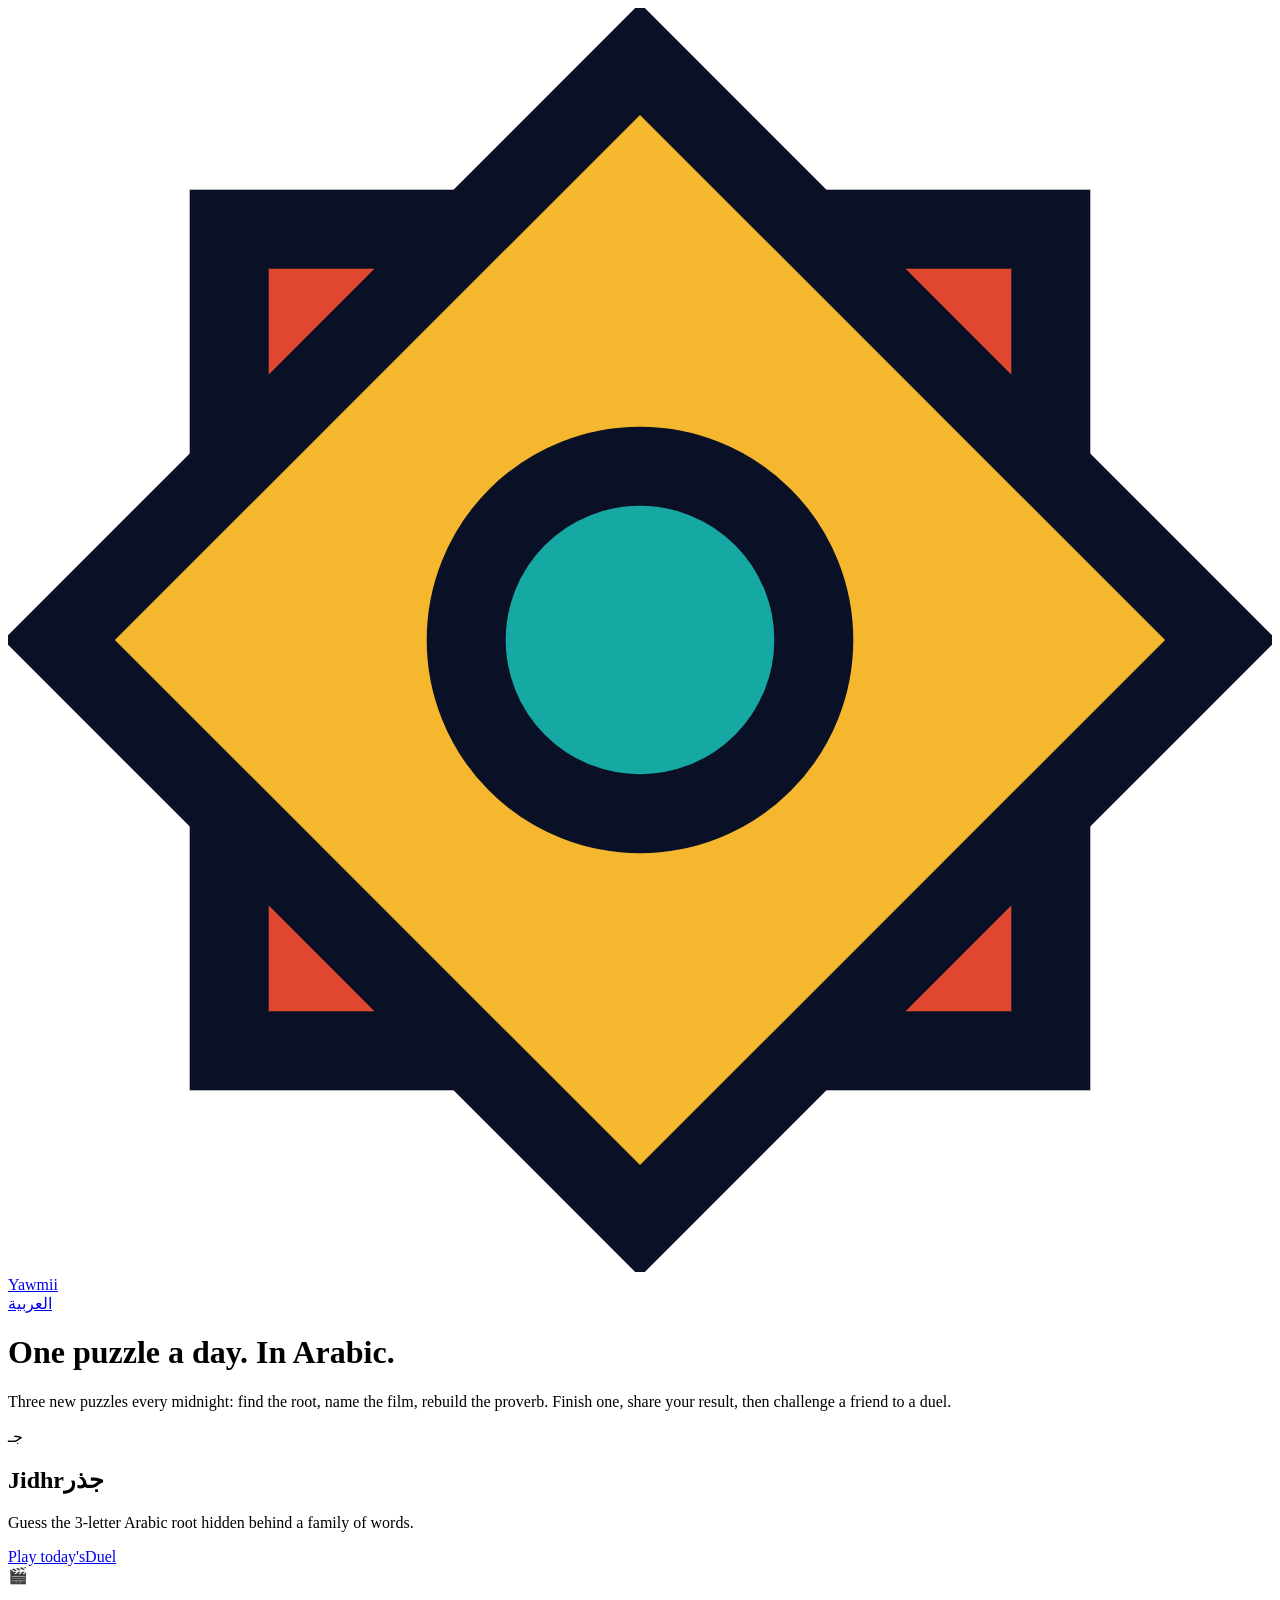
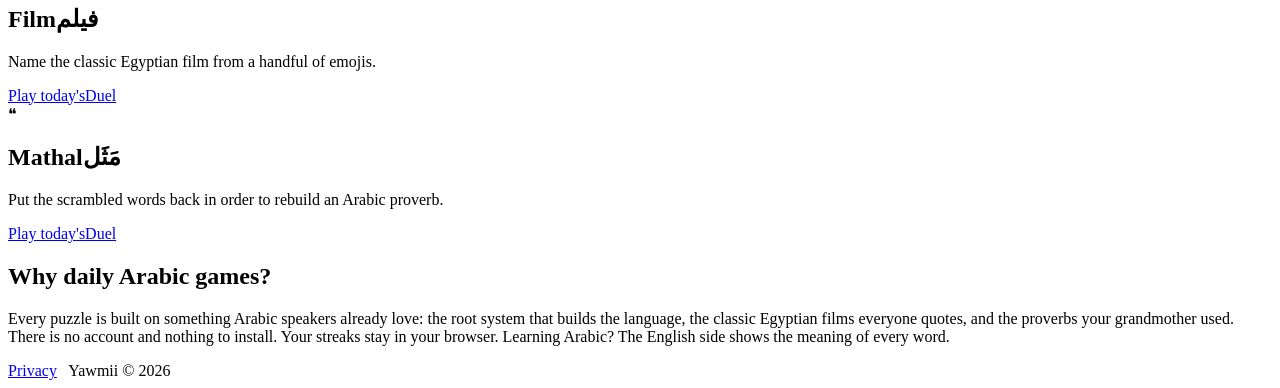
==== commit 13d57e29: "rebuild site" ====
--- a/site/index.html
+++ b/site/index.html
@@ -1 +1 @@
-<!doctype html><html lang="en" dir="ltr"><head><meta charset="utf-8"><meta name="viewport" content="width=device-width,initial-scale=1,viewport-fit=cover"><meta name="theme-color" content="#0A1230"><link rel="manifest" href="/manifest.webmanifest"><link rel="icon" type="image/png" sizes="192x192" href="/assets/icon-192.png"><link rel="apple-touch-icon" href="/assets/icon-192.png"><title>Yawmi: Daily Arabic games: roots, films, proverbs, word groups</title><meta name="description" content="Four new Arabic puzzles every day with streaks, timers and duels: guess the root, name the Egyptian film, rebuild the proverb, find the hidden groups."><meta property="og:title" content="Yawmi: Daily Arabic games: roots, films, proverbs, word groups"><meta property="og:description" content="Four new Arabic puzzles every day with streaks, timers and duels: guess the root, name the Egyptian film, rebuild the proverb, find the hidden groups."><meta property="og:type" content="website"><meta property="og:image" content="/assets/icon-512.png"><link rel="preconnect" href="https://fonts.googleapis.com"><link rel="preconnect" href="https://fonts.gstatic.com" crossorigin><link rel="stylesheet" href="https://fonts.googleapis.com/css2?family=Cairo:wght@400;700;900&family=Lalezar&display=swap"><link rel="stylesheet" href="/assets/yawmi.css?v=1d13f9f2"></head><body data-page="hub"><div class="stage" aria-hidden="true"><div class="pat"></div><i class="glow g1"></i><i class="glow g2"></i><i class="glow g3"></i><div class="stars"></div><div class="letters" id="letters"></div></div><div class="roof" aria-hidden="true"><div class="beam"></div><div class="flags"><i style="--i:0"></i><i style="--i:1"></i><i style="--i:2"></i><i style="--i:3"></i><i style="--i:4"></i><i style="--i:5"></i><i style="--i:6"></i><i style="--i:7"></i><i style="--i:8"></i><i style="--i:9"></i><i style="--i:10"></i><i style="--i:11"></i><i style="--i:12"></i><i style="--i:13"></i><i style="--i:14"></i><i style="--i:15"></i><i style="--i:16"></i><i style="--i:17"></i><i style="--i:18"></i><i style="--i:19"></i><i style="--i:20"></i><i style="--i:21"></i><i style="--i:22"></i><i style="--i:23"></i><i style="--i:24"></i><i style="--i:25"></i><i style="--i:26"></i><i style="--i:27"></i><i style="--i:28"></i><i style="--i:29"></i><i style="--i:30"></i><i style="--i:31"></i><i style="--i:32"></i><i style="--i:33"></i><i style="--i:34"></i><i style="--i:35"></i><i style="--i:36"></i><i style="--i:37"></i><i style="--i:38"></i><i style="--i:39"></i><i style="--i:40"></i><i style="--i:41"></i><i style="--i:42"></i><i style="--i:43"></i><i style="--i:44"></i><i style="--i:45"></i><i style="--i:46"></i><i style="--i:47"></i><i style="--i:48"></i><i style="--i:49"></i><i style="--i:50"></i><i style="--i:51"></i><i style="--i:52"></i><i style="--i:53"></i><i style="--i:54"></i><i style="--i:55"></i><i style="--i:56"></i><i style="--i:57"></i><i style="--i:58"></i><i style="--i:59"></i><i style="--i:60"></i><i style="--i:61"></i><i style="--i:62"></i><i style="--i:63"></i></div><div class="lantern l1"><svg viewBox="0 0 46 96" aria-hidden="true"><line x1="23" y1="0" x2="23" y2="18" stroke="#070C1F" stroke-width="3"/><path d="M14 18h18l5 10H9z" fill="#F5B72E" stroke="#070C1F" stroke-width="3" stroke-linejoin="round"/><path d="M9 28h28l6 38-8 14H11L3 66z" fill="#E0482F" stroke="#070C1F" stroke-width="3" stroke-linejoin="round"/><ellipse class="flame" cx="23" cy="52" rx="7" ry="15" fill="#FFE9A8"/><path d="M11 80h24l-5 10H16z" fill="#F5B72E" stroke="#070C1F" stroke-width="3" stroke-linejoin="round"/></svg></div><div class="lantern l2"><svg viewBox="0 0 46 96" aria-hidden="true"><line x1="23" y1="0" x2="23" y2="18" stroke="#070C1F" stroke-width="3"/><path d="M14 18h18l5 10H9z" fill="#F5B72E" stroke="#070C1F" stroke-width="3" stroke-linejoin="round"/><path d="M9 28h28l6 38-8 14H11L3 66z" fill="#E0482F" stroke="#070C1F" stroke-width="3" stroke-linejoin="round"/><ellipse class="flame" cx="23" cy="52" rx="7" ry="15" fill="#FFE9A8"/><path d="M11 80h24l-5 10H16z" fill="#F5B72E" stroke="#070C1F" stroke-width="3" stroke-linejoin="round"/></svg></div></div><header class="bar"><a class="brand" href="/"><svg viewBox="0 0 40 40" aria-hidden="true"><rect x="7" y="7" width="26" height="26" fill="#E0482F" stroke="#070C1F" stroke-width="2.5"/><rect x="7" y="7" width="26" height="26" fill="#F5B72E" stroke="#070C1F" stroke-width="2.5" transform="rotate(45 20 20)"/><circle cx="20" cy="20" r="5.5" fill="#16A9A4" stroke="#070C1F" stroke-width="2.5"/></svg><span>Yawmi</span></a><nav><a class="chip streak" id="chipStreak" href="/"></a><a class="chip lvl" id="chipLvl" href="/"></a><a class="pill" href="/ar/" hreflang="ar">العربية</a></nav></header><div class="wrap"><main><section class="hero"><h1>One puzzle a day. <em>In Arabic.</em></h1><p class="lead">Four new puzzles every midnight, a streak to protect and friends to beat. Guess the root, name the film, rebuild the proverb, find the hidden groups.</p><p class="today" id="today"></p></section><div class="marquee" aria-hidden="true"><div class="track"><span>جذر</span><span>فيلم</span><span>مَثَل</span><span>روابط</span><span>يومي</span><span>Jidhr</span><span>Film</span><span>Mathal</span><span>Rawabit</span><span>Daily</span><span>Duel</span><span>Blitz</span><span>جذر</span><span>فيلم</span><span>مَثَل</span><span>روابط</span><span>يومي</span><span>Jidhr</span><span>Film</span><span>Mathal</span><span>Rawabit</span><span>Daily</span><span>Duel</span><span>Blitz</span></div></div><section id="streakCard" class="streakcard"></section><section class="tiles"><article class="tile c-red" data-game="jidhr"><span class="stamp">&#10003;</span><span class="wm" aria-hidden="true">ج</span><div class="glyph" aria-hidden="true">ج</div><h2>Jidhr<span lang="ar">جذر</span></h2><p>Guess the Arabic root hidden behind a family of words. Gets harder through the week.</p><span class="tier" data-tier></span><p class="stat" data-stat></p><div class="acts"><a class="btn go" href="/jidhr/">Play today's</a><a class="btn" href="/jidhr/?mode=duel">Duel</a><a class="btn" href="/jidhr/?mode=blitz">Blitz</a></div></article><article class="tile c-teal" data-game="film"><span class="stamp">&#10003;</span><span class="wm" aria-hidden="true">ف</span><div class="glyph" aria-hidden="true">ف</div><h2>Film<span lang="ar">فيلم</span></h2><p>Name the classic Egyptian film from a handful of emojis.</p><p class="stat" data-stat></p><div class="acts"><a class="btn go" href="/film/">Play today's</a><a class="btn" href="/film/?mode=duel">Duel</a><a class="btn" href="/film/?mode=blitz">Blitz</a></div></article><article class="tile c-gold" data-game="mathal"><span class="stamp">&#10003;</span><span class="wm" aria-hidden="true">م</span><div class="glyph" aria-hidden="true">م</div><h2>Mathal<span lang="ar">مَثَل</span></h2><p>Rebuild a proverb from scrambled words, with decoy words hiding among them.</p><p class="stat" data-stat></p><div class="acts"><a class="btn go" href="/mathal/">Play today's</a><a class="btn" href="/mathal/?mode=duel">Duel</a><a class="btn" href="/mathal/?mode=blitz">Blitz</a></div></article><article class="tile c-violet" data-game="rawabit"><span class="new">NEW</span><span class="stamp">&#10003;</span><span class="wm" aria-hidden="true">ر</span><div class="glyph" aria-hidden="true">ر</div><h2>Rawabit<span lang="ar">روابط</span></h2><p>Sort sixteen words into four hidden groups. Beware the red herrings.</p><p class="stat" data-stat></p><div class="acts"><a class="btn go" href="/rawabit/">Play today's</a><a class="btn" href="/rawabit/?mode=duel">Duel</a><a class="btn" href="/rawabit/?mode=blitz">Blitz</a></div></article></section><section id="sweep" class="sweep"></section><div id="install" class="install"></div><div id="invite" class="invite"></div><section id="trophies" class="trophies"></section><section class="about"><h2>Why daily Arabic games?</h2><p>Every puzzle is built on something Arabic speakers already love: the root system that builds the language, the classic Egyptian films everyone quotes, the proverbs your grandmother used and the everyday world of Egypt. There is no account and nothing to install. Your streak, level and trophies stay in your browser. Learning Arabic? The English side shows the meaning of every word.</p></section></main><footer><a href="/privacy/">Privacy</a> &nbsp; Yawmi &copy; 2026</footer></div><div class="toasts" id="toasts" aria-live="polite"></div><canvas id="confetti" aria-hidden="true"></canvas><script id="i18n" type="application/json">{"brand": "Yawmi", "share": "Share", "copy": "Copy", "save": "Save image", "copied": "Copied!", "daily": "Daily", "duel": "Duel", "blitz": "Blitz", "puzzle": "Puzzle", "round": "Round", "score": "Score", "points": "points", "time": "Time", "tries": "Tries", "next": "Next round", "finish": "See result", "nextIn": "Next puzzle in", "solvedIn": "Solved in {n}", "failed": "Out of tries", "solved": "Solved", "missed": "missed", "notYet": "Not played yet", "today": "Today: {n} of {t} done", "start": "Start", "nick": "Your nickname", "nickPh": "Nickname (optional)", "saveName": "Save name", "saved": "Saved", "friend": "A friend", "anon": "Anonymous", "you": "You", "players": "{n} players", "loading": "Loading…", "lbEmpty": "Be the first on the board", "leaderboard": "Leaderboard", "duelIntro": "{n} puzzles, the same for everyone who opens your link. More points wins; speed breaks ties. No account needed.", "challenged": "{name} scored {n} points in {t}. Can you beat it?", "youBeat": "You beat {name}!", "tie": "A tie!", "theyWin": "{name} wins this one", "copyLink": "Copy challenge link", "beatMe": "Can you beat me? Open my challenge:", "challengeBtn": "Challenge a friend", "streak": "Streak", "dayStreak": "day streak", "keepAlive": "Play any daily game in the next {t} to keep your streak alive!", "comeBack": "Come back tomorrow for day {n}.", "startStreak": "Finish any daily puzzle to start your streak.", "shieldUsed": "A shield saved your streak!", "shieldEarned": "You earned a streak shield!", "milestone": "{n}-day milestone!", "nextMilestone": "Next milestone: {n} days", "shields": "Shields", "best": "Best", "level": "Level", "levelUp": "Level up! You are now level {n}.", "badgeUnlocked": "Badge unlocked", "trophies": "Trophies", "sweepTitle": "Daily Sweep", "sweepDone": "All four done! Bonus XP earned.", "sweepLeft": "{n} left today. Finish all four for +100 XP and a trophy.", "upNext": "Up next today", "invite": "Invite a friend", "inviteText": "Try these daily Arabic puzzles with me:", "install": "Install the app", "enter": "Enter", "del": "Delete", "guess": "Guess", "check": "Check", "clear": "Clear", "shuffle": "Shuffle", "deselect": "Clear", "submit": "Submit", "again": "Play again", "oops": "Could not build today's puzzle. Please reload.", "h": "h", "m": "m", "blitzIntro": "60 seconds. Right answers add 3 seconds, wrong ones cost 5 and a strike. Three strikes and you are out. Combos score more.", "pb": "Personal best", "newPb": "New personal best!", "timeUp": "Time is up", "correct": "Correct", "combo": "Best combo", "jidhr": {"hint": "Find the root shared by these words. Roots read right to left. Each wrong guess unlocks a word.", "short": "Enter 3 letters", "weak": "Careful: weak letters (و ي ا) and hamza (ء) can change or vanish in derived words."}, "film": {"ph": "Type a film title…", "none": "No match in our list", "hint": "Guess the Egyptian film from the emojis. Each wrong guess unlocks a clue.", "words": "Words in the title: {n}"}, "mathal": {"hint": "Meaning", "first": "First word", "how": "Tap the words in order. {n} extra words are decoys.", "left": "{n} of {m} words in the right place"}, "rawabit": {"hint": "Find four groups of four words that share something. Select four, then submit.", "oneAway": "One away!", "nope": "Not a group", "again": "You already tried that one"}, "blitzQ": {"jidhr": "Which root is behind this word?", "film": "Which film is it?", "mathal": "Complete the proverb", "rawabit": "Which word does not belong?"}, "names": {"jidhr": {"en": "Jidhr", "ar": "جذر"}, "film": {"en": "Film", "ar": "فيلم"}, "mathal": {"en": "Mathal", "ar": "مَثَل"}, "rawabit": {"en": "Rawabit", "ar": "روابط"}}, "genres": {"com": "Comedy", "drama": "Drama", "action": "Action", "thriller": "Thriller", "bio": "Biography", "rom": "Romance", "war": "War", "hist": "Historical"}, "clue": {"words": "Title", "genre": "Genre", "decade": "Decade", "actor": "Lead", "letter": "Starts with", "year": "Year"}, "decades": {}, "tiers": ["Easy", "Medium", "Hard"], "wdays": ["S", "M", "T", "W", "T", "F", "S"], "titles": [[1, "Newcomer"], [3, "Regular"], [5, "Sharp Eye"], [8, "Scholar"], [12, "Master"], [18, "Sage"], [25, "Legend"]], "badge": {"first": {"n": "First win", "d": "Win any daily puzzle"}, "perfect": {"n": "Bullseye", "d": "Solve a puzzle in one try"}, "speedy": {"n": "Speedster", "d": "Solve a puzzle in under 30 seconds"}, "streak3": {"n": "On a roll", "d": "3-day streak"}, "streak7": {"n": "One week", "d": "7-day streak"}, "streak14": {"n": "Two weeks", "d": "14-day streak"}, "streak30": {"n": "Unstoppable", "d": "30-day streak"}, "sweep": {"n": "Daily sweep", "d": "Finish all four dailies in one day"}, "blitz": {"n": "Lightning", "d": "Score 1,000 in Blitz"}, "duelwin": {"n": "Duelist", "d": "Beat a friend's challenge"}}, "launch": "2026-11-16", "cfg": {"leaderboard": false}}</script><script src="/assets/data.js?v=7854682f"></script><script src="/assets/yawmi.js?v=e01977c3"></script></body></html>
+<!doctype html><html lang="en" dir="ltr"><head><meta charset="utf-8"><meta name="viewport" content="width=device-width,initial-scale=1"><meta name="theme-color" content="#0F1B3D"><title>Yawmii: Daily Arabic games: roots, films, proverbs</title><meta name="description" content="Three new Arabic puzzles every day: guess the root, name the Egyptian film from emojis, rebuild the proverb. Share your result and challenge a friend."><link rel="canonical" href="https://play.yawmii.workers.dev/"><link rel="alternate" hreflang="en" href="https://play.yawmii.workers.dev/"><link rel="alternate" hreflang="ar" href="https://play.yawmii.workers.dev/ar/"><meta property="og:title" content="Yawmii: Daily Arabic games: roots, films, proverbs"><meta property="og:description" content="Three new Arabic puzzles every day: guess the root, name the Egyptian film from emojis, rebuild the proverb. Share your result and challenge a friend."><meta property="og:type" content="website"><link rel="preconnect" href="https://fonts.googleapis.com"><link rel="preconnect" href="https://fonts.gstatic.com" crossorigin><link rel="stylesheet" href="https://fonts.googleapis.com/css2?family=Cairo:wght@400;700;900&family=Lalezar&display=swap"><link rel="stylesheet" href="/assets/yawmi.css?v=3df92243"></head><body data-page="hub"><div class="bunting" role="presentation"></div><div class="wrap"><header class="top"><a class="brand" href="/"><svg viewBox="0 0 40 40" aria-hidden="true"><rect x="7" y="7" width="26" height="26" fill="#E0482F" stroke="#0A1026" stroke-width="2.5"/><rect x="7" y="7" width="26" height="26" fill="#F5B72E" stroke="#0A1026" stroke-width="2.5" transform="rotate(45 20 20)"/><circle cx="20" cy="20" r="5.5" fill="#16A9A4" stroke="#0A1026" stroke-width="2.5"/></svg><span>Yawmii</span></a><nav><a class="pill" href="/ar/" hreflang="ar">العربية</a></nav></header><main><h1>One puzzle a day. In Arabic.</h1><p class="lead">Three new puzzles every midnight: find the root, name the film, rebuild the proverb. Finish one, share your result, then challenge a friend to a duel.</p><p class="today" id="today"></p><section class="tiles"><article class="tile c-red" data-game="jidhr"><div class="glyph" aria-hidden="true">جـ</div><h2>Jidhr<span lang="ar">جذر</span></h2><p>Guess the 3-letter Arabic root hidden behind a family of words.</p><p class="stat" data-stat></p><div class="acts"><a class="btn" href="/jidhr/">Play today's</a><a class="btn ghost" href="/jidhr/?mode=duel">Duel</a></div></article><article class="tile c-teal" data-game="film"><div class="glyph" aria-hidden="true">🎬</div><h2>Film<span lang="ar">فيلم</span></h2><p>Name the classic Egyptian film from a handful of emojis.</p><p class="stat" data-stat></p><div class="acts"><a class="btn" href="/film/">Play today's</a><a class="btn ghost" href="/film/?mode=duel">Duel</a></div></article><article class="tile c-gold" data-game="mathal"><div class="glyph" aria-hidden="true">❝</div><h2>Mathal<span lang="ar">مَثَل</span></h2><p>Put the scrambled words back in order to rebuild an Arabic proverb.</p><p class="stat" data-stat></p><div class="acts"><a class="btn" href="/mathal/">Play today's</a><a class="btn ghost" href="/mathal/?mode=duel">Duel</a></div></article></section><section class="about"><h2>Why daily Arabic games?</h2><p>Every puzzle is built on something Arabic speakers already love: the root system that builds the language, the classic Egyptian films everyone quotes, and the proverbs your grandmother used. There is no account and nothing to install. Your streaks stay in your browser. Learning Arabic? The English side shows the meaning of every word.</p></section></main><footer><a href="/privacy/">Privacy</a> &nbsp; Yawmii &copy; 2026</footer></div><script id="i18n" type="application/json">{"brand": "Yawmii", "share": "Share", "copy": "Copy", "save": "Save image", "copied": "Copied!", "daily": "Daily", "duel": "Duel", "puzzle": "Puzzle", "round": "Round", "score": "Score", "lowerBetter": "Lower is better", "next": "Next round", "finish": "See result", "nextIn": "Next puzzle in", "solvedIn": "Solved in {n}", "failed": "Out of tries", "missed": "missed", "notYet": "Not played yet", "today": "Today: {n} of {t} done", "start": "Start duel", "nick": "Your nickname", "nickPh": "Nickname (optional)", "friend": "A friend", "duelIntro": "{n} puzzles, the same for everyone who opens your link. Fewer tries wins. No account needed.", "challenged": "{name} scored {n}. Can you beat it?", "youBeat": "You beat {name}!", "tie": "A tie!", "theyWin": "{name} wins this one", "copyLink": "Copy challenge link", "played": "Played", "winPct": "Win rate", "streak": "Streak", "enter": "Enter", "del": "Delete", "guess": "Guess", "check": "Check", "clear": "Clear", "jidhr": {"hint": "Find the 3-letter root shared by these words. Roots read right to left.", "short": "Enter 3 letters"}, "film": {"ph": "Type a film title…", "none": "No match in our list", "hint": "Guess the Egyptian film from the emojis. Each wrong guess unlocks a clue.", "words": "Words in the title: {n}"}, "mathal": {"hint": "Meaning", "first": "First word", "how": "Tap the words in order to rebuild the proverb.", "left": "{n} of {m} words in the right place"}, "names": {"jidhr": {"en": "Jidhr", "ar": "جذر"}, "film": {"en": "Film", "ar": "فيلم"}, "mathal": {"en": "Mathal", "ar": "مَثَل"}}, "genres": {"com": "Comedy", "drama": "Drama", "action": "Action", "thriller": "Thriller", "bio": "Biography", "rom": "Romance", "war": "War", "hist": "Historical"}, "clue": {"words": "Title", "genre": "Genre", "decade": "Decade", "actor": "Lead", "letter": "Starts with", "year": "Year"}, "decades": {}, "launch": "2026-11-17"}</script><script src="/assets/data.js?v=7854682f"></script><script src="/assets/yawmi.js?v=594a597b"></script></body></html>
